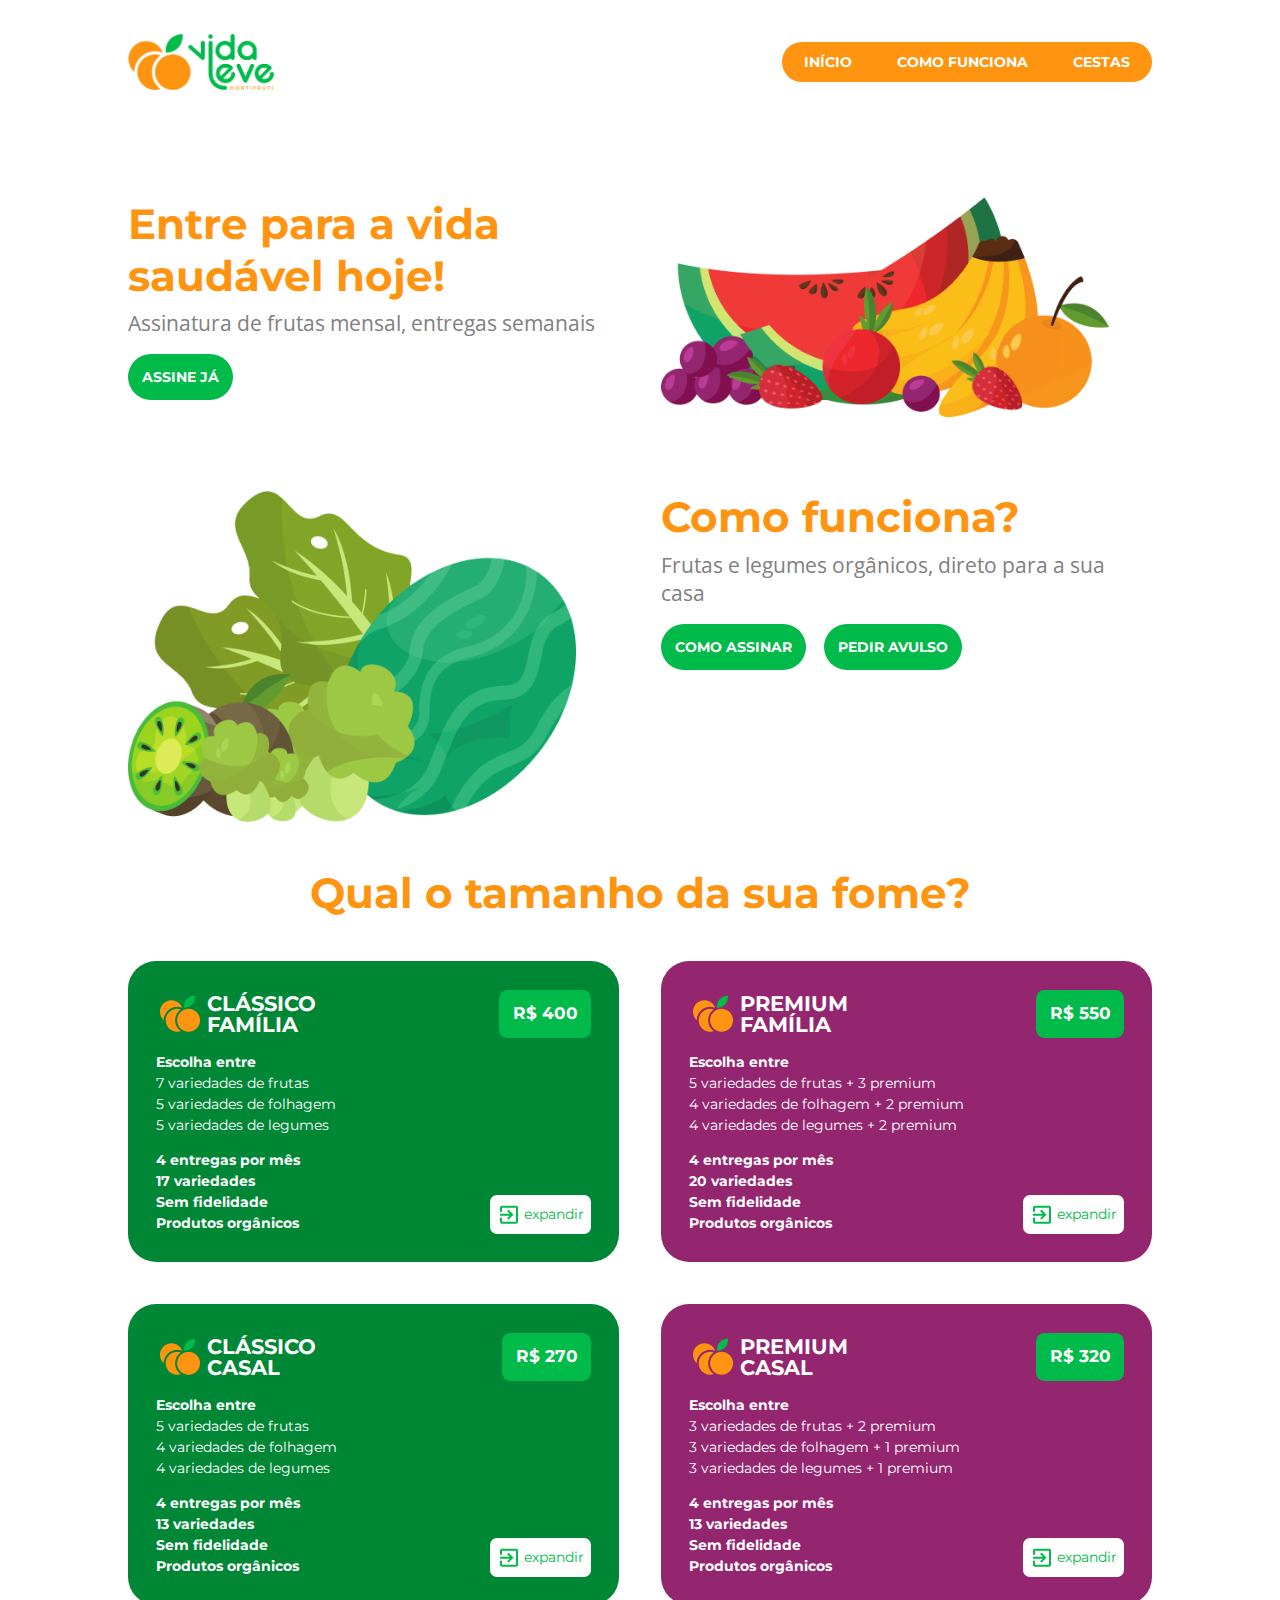
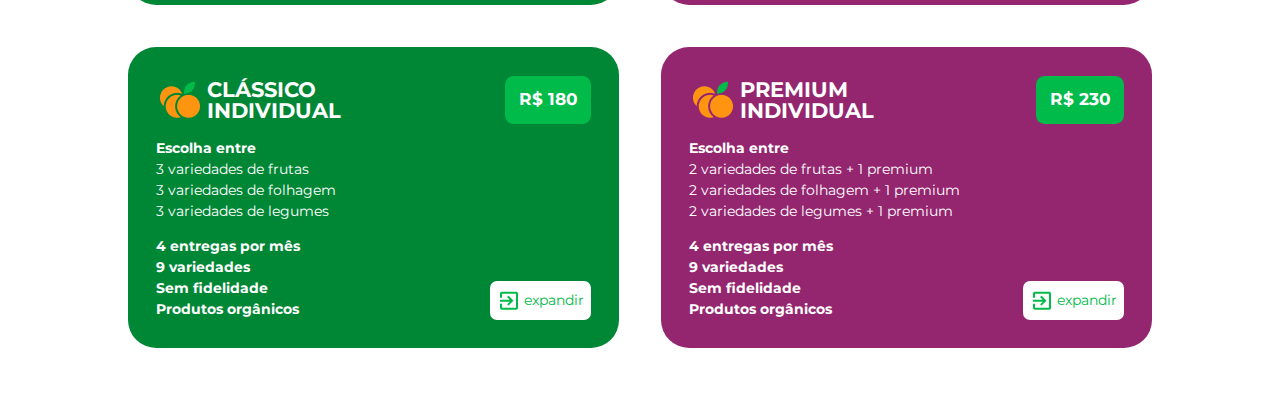
==== index.html @ a64ff200 "Cards" ====
<!DOCTYPE html>
<html lang="pt-br">
  <head>
    <meta charset="UTF-8" />
    <meta http-equiv="X-UA-Compatible" content="IE=edge" />
    <meta name="viewport" content="width=device-width, initial-scale=1.0" />
    <title>Vida Leve Hortifruti</title>

    <link rel="stylesheet" href="./styles.css" />
    <link rel="preconnect" href="https://fonts.gstatic.com" />
    <link
      href="https://fonts.googleapis.com/css2?family=Montserrat:wght@400;700&family=Open+Sans&display=swap"
      rel="stylesheet"
    />
  </head>
  <body>
    <header>
      <img src="./img/logo.png" alt="logo" class="logo" />
      <nav>
        <ul>
          <li><a href="#">INÍCIO</a></li>
          <li><a href="#">COMO FUNCIONA</a></li>
          <li><a href="#">CESTAS</a></li>
        </ul>
      </nav>
    </header>
    <section class="container id="inicio">
      <div class="grid-double">
        <div class="cta">
          <h1>Entre para a vida saudável hoje!</h1>
          <p>Assinatura de frutas mensal, entregas semanais</p>
          <a href="#">ASSINE JÁ</a>
        </div>
        <img class="imgcta" src="img/cta1.png" alt="Frutas" />
      </div>
    </section>
    <section class="container id="comofunciona">
      <div class="grid-double">
        <img class="imgcta" src="img/cta2.png" alt="Frutas" />
        <div class="cta">
          <h1>Como funciona?</h1>
          <p>Frutas e legumes orgânicos, direto para a sua casa</p>
          <a href="#">COMO ASSINAR</a>
          <a href="#">PEDIR AVULSO</a>
        </div>
      </div>
    </section>
    <section class="container id="pacotes">
      <h1 style="text-align: center; margin-bottom: 0.5em;">Qual o tamanho da sua fome?</h1>
      <div class="grid-double" style="margin-top: 0">
        <div class="card-classic color-primary-dark">
          <div class="card-header">
            <div class="plan-name">
              <img src="./img/minilogo.png" alt="mini logo">
              <h2>
               CLÁSSICO<br>FAMÍLIA
              </h2>
            </div>
            <span>
              R$ 400
            </span>
          </div>
          <ul>
            <strong>Escolha entre</strong>
            <li>7 variedades de frutas</li>
            <li>5 variedades de folhagem</li>
            <li>5 variedades de legumes</li>
          </ul>
          <div class="card-footer">
            <ul>
              <li><strong>4 entregas por mês</strong></li>
              <li><strong>17 variedades</strong></li>
              <li><strong>Sem fidelidade</strong></li>
              <li><strong>Produtos orgânicos</strong></li>
            </ul>
            <div class="expand-btn">
              <img src="./img/exit.png" alt="abrir modal">
              <a href="#">expandir</a>
            </div>
          </div>
        </div>
        <div class="card-classic color-tertiary">
          <div class="card-header">
            <div class="plan-name">
              <img src="./img/minilogo.png" alt="mini logo">
              <h2>
               PREMIUM<br>FAMÍLIA
              </h2>
            </div>
            <span>
              R$ 550
            </span>
          </div>
          <ul>
            <strong>Escolha entre</strong>
            <li>5 variedades de frutas + 3 premium</li>
            <li>4 variedades de folhagem + 2 premium</li>
            <li>4 variedades de legumes + 2 premium</li>
          </ul>
          <div class="card-footer">
            <ul>
              <li><strong>4 entregas por mês</strong></li>
              <li><strong>20 variedades</strong></li>
              <li><strong>Sem fidelidade</strong></li>
              <li><strong>Produtos orgânicos</strong></li>
            </ul>
            <div class="expand-btn">
              <img src="./img/exit.png" alt="abrir modal">
              <a href="#">expandir</a>
            </div>
          </div>
        </div>
        <div class="card-classic color-primary-dark">
          <div class="card-header">
            <div class="plan-name">
              <img src="./img/minilogo.png" alt="mini logo">
              <h2>
               CLÁSSICO<br>CASAL
              </h2>
            </div>
            <span>
              R$ 270
            </span>
          </div>
          <ul>
            <strong>Escolha entre</strong>
            <li>5 variedades de frutas</li>
            <li>4 variedades de folhagem</li>
            <li>4 variedades de legumes</li>
          </ul>
          <div class="card-footer">
            <ul>
              <li><strong>4 entregas por mês</strong></li>
              <li><strong>13 variedades</strong></li>
              <li><strong>Sem fidelidade</strong></li>
              <li><strong>Produtos orgânicos</strong></li>
            </ul>
            <div class="expand-btn">
              <img src="./img/exit.png" alt="abrir modal">
              <a href="#">expandir</a>
            </div>
          </div>
        </div>
        <div class="card-classic color-tertiary">
          <div class="card-header">
            <div class="plan-name">
              <img src="./img/minilogo.png" alt="mini logo">
              <h2>
               PREMIUM<br>CASAL
              </h2>
            </div>
            <span>
              R$ 320
            </span>
          </div>
          <ul>
            <strong>Escolha entre</strong>
            <li>3 variedades de frutas + 2 premium</li>
            <li>3 variedades de folhagem + 1 premium</li>
            <li>3 variedades de legumes + 1 premium</li>
          </ul>
          <div class="card-footer">
            <ul>
              <li><strong>4 entregas por mês</strong></li>
              <li><strong>13 variedades</strong></li>
              <li><strong>Sem fidelidade</strong></li>
              <li><strong>Produtos orgânicos</strong></li>
            </ul>
            <div class="expand-btn">
              <img src="./img/exit.png" alt="abrir modal">
              <a href="#">expandir</a>
            </div>
          </div>
        </div>
        <div class="card-classic color-primary-dark">
          <div class="card-header">
            <div class="plan-name">
              <img src="./img/minilogo.png" alt="mini logo">
              <h2>
               CLÁSSICO<br>INDIVIDUAL
              </h2>
            </div>
            <span>
              R$ 180
            </span>
          </div>
          <ul>
            <strong>Escolha entre</strong>
            <li>3 variedades de frutas</li>
            <li>3 variedades de folhagem</li>
            <li>3 variedades de legumes</li>
          </ul>
          <div class="card-footer">
            <ul>
              <li><strong>4 entregas por mês</strong></li>
              <li><strong>9 variedades</strong></li>
              <li><strong>Sem fidelidade</strong></li>
              <li><strong>Produtos orgânicos</strong></li>
            </ul>
            <div class="expand-btn">
              <img src="./img/exit.png" alt="abrir modal">
              <a href="#">expandir</a>
            </div>
          </div>
        </div>
        <div class="card-classic color-tertiary">
          <div class="card-header">
            <div class="plan-name">
              <img src="./img/minilogo.png" alt="mini logo">
              <h2>
               PREMIUM<br>INDIVIDUAL
              </h2>
            </div>
            <span>
              R$ 230
            </span>
          </div>
          <ul>
            <strong>Escolha entre</strong>
            <li>2 variedades de frutas + 1 premium</li>
            <li>2 variedades de folhagem + 1 premium</li>
            <li>2 variedades de legumes + 1 premium</li>
          </ul>
          <div class="card-footer">
            <ul>
              <li><strong>4 entregas por mês</strong></li>
              <li><strong>9 variedades</strong></li>
              <li><strong>Sem fidelidade</strong></li>
              <li><strong>Produtos orgânicos</strong></li>
            </ul>
            <div class="expand-btn">
              <img src="./img/exit.png" alt="abrir modal">
              <a href="#">expandir</a>
            </div>
          </div>
        </div>
      </div>
    </section>
  </body>
</html>
---- styles.css ----
:root {
  --primary: #00ba4a;
  --primary-dark: #008736;
  --secondary: #ff9410;
  --secondary-dark: #ff7300;
  --tertiary: #942670;
  --tertiary-dark: #690046;
}

.color-primary-dark {
  background-color: var(--primary-dark);
}

.color-tertiary {
  background-color: var(--tertiary);
}

.container {
  max-width: 80%;
  margin: 0 auto;
}

.logo {
  height: 56px;
}

.grid-double {
  display: grid;
  grid-template-columns: 1fr 1fr;
  grid-column-gap: 3em;
  margin: 5vh auto 5vh auto;
}

body {
  font-size: 14px;
  margin: 0;
}

header {
  display: flex;
  flex-direction: row;
  justify-content: space-between;
  align-items: center;
  padding: 2em 10%;
}

nav ul {
  display: flex;
  flex-direction: row;
  justify-content: space-between;
  list-style: none;
  padding: 0;
  background-color: var(--secondary);
  border-radius: 2em;
  font-family: "Montserrat", sans-serif;
}

nav ul li {
  padding: 0.8em 0;
}
nav ul li a {
  padding: 0.8em 1.6em;
  color: white;
  font-weight: 700;
  text-align: center;
  text-decoration: none;
  font-size: 1em;
  border-radius: 2em;
}

nav ul a:hover {
  background-color: var(--secondary-dark);
}

h1 {
  font-family: Montserrat, sans-serif;
  font-weight: bold;
  font-size: 3em;
  color: var(--secondary);
}

.cta p {
  margin: -1em 0 1.5em 0;
  font-family: Open Sans, sans-serif;
  font-size: 1.5em;
  color: gray;
}
.imgcta {
  margin: 2em 0 0 0;
  width: 35vw;
  height: auto;
}

.cta a {
  background-color: var(--primary);
  color: white;
  border-radius: 2em;
  padding: 1em 1em 1em 1em;
  text-decoration: none;
  font-family: Montserrat, sans-serif;
  font-weight: bold;
  margin: 0 1em 0 0;
}

.cta a:hover {
  background-color: var(--primary-dark);
}

.card-classic {
  border-radius: 2em;
  color: white;
  padding: 2em;
  margin: 1.5em 0 1.5em 0;
  font-family: Montserrat, sans-serif;
  line-height: 1.5em;
}

.card-classic h1,
h2,
h3,
h4,
h5 {
  margin: 0;
  padding: 0;
}

.card-classic ul {
  margin: 0;
  padding: 0;
}

.card-classic li {
  list-style: none;
}

.card-classic span {
  font-weight: bold;
  background-color: var(--primary);
  padding: 0.8em;
  font-size: 1.2em;
  border-radius: 0.5em;
}

.card-header {
  margin: 0 0 1em 0;
  display: flex;
  flex-direction: row;
  align-items: center;
  justify-content: space-between;
}

.plan-name {
  display: flex;
  flex-direction: row;
  align-items: center;
  gap: 0.2em;
}

.card-footer {
  margin: 1em 0 0 0;
  display: flex;
  flex-direction: row;
  align-items: flex-end;
  justify-content: space-between;
}

.expand-btn {
  background-color: white;
  padding: 0.5em;
  border-radius: 0.5em;
  display: flex;
  align-items: center;
}

.expand-btn a {
  margin: 0 0 0 0.2em;
  font-family: Montserrat, sans-serif;
  font-size: 1em;
  color: var(--primary);
  text-decoration: none;
}
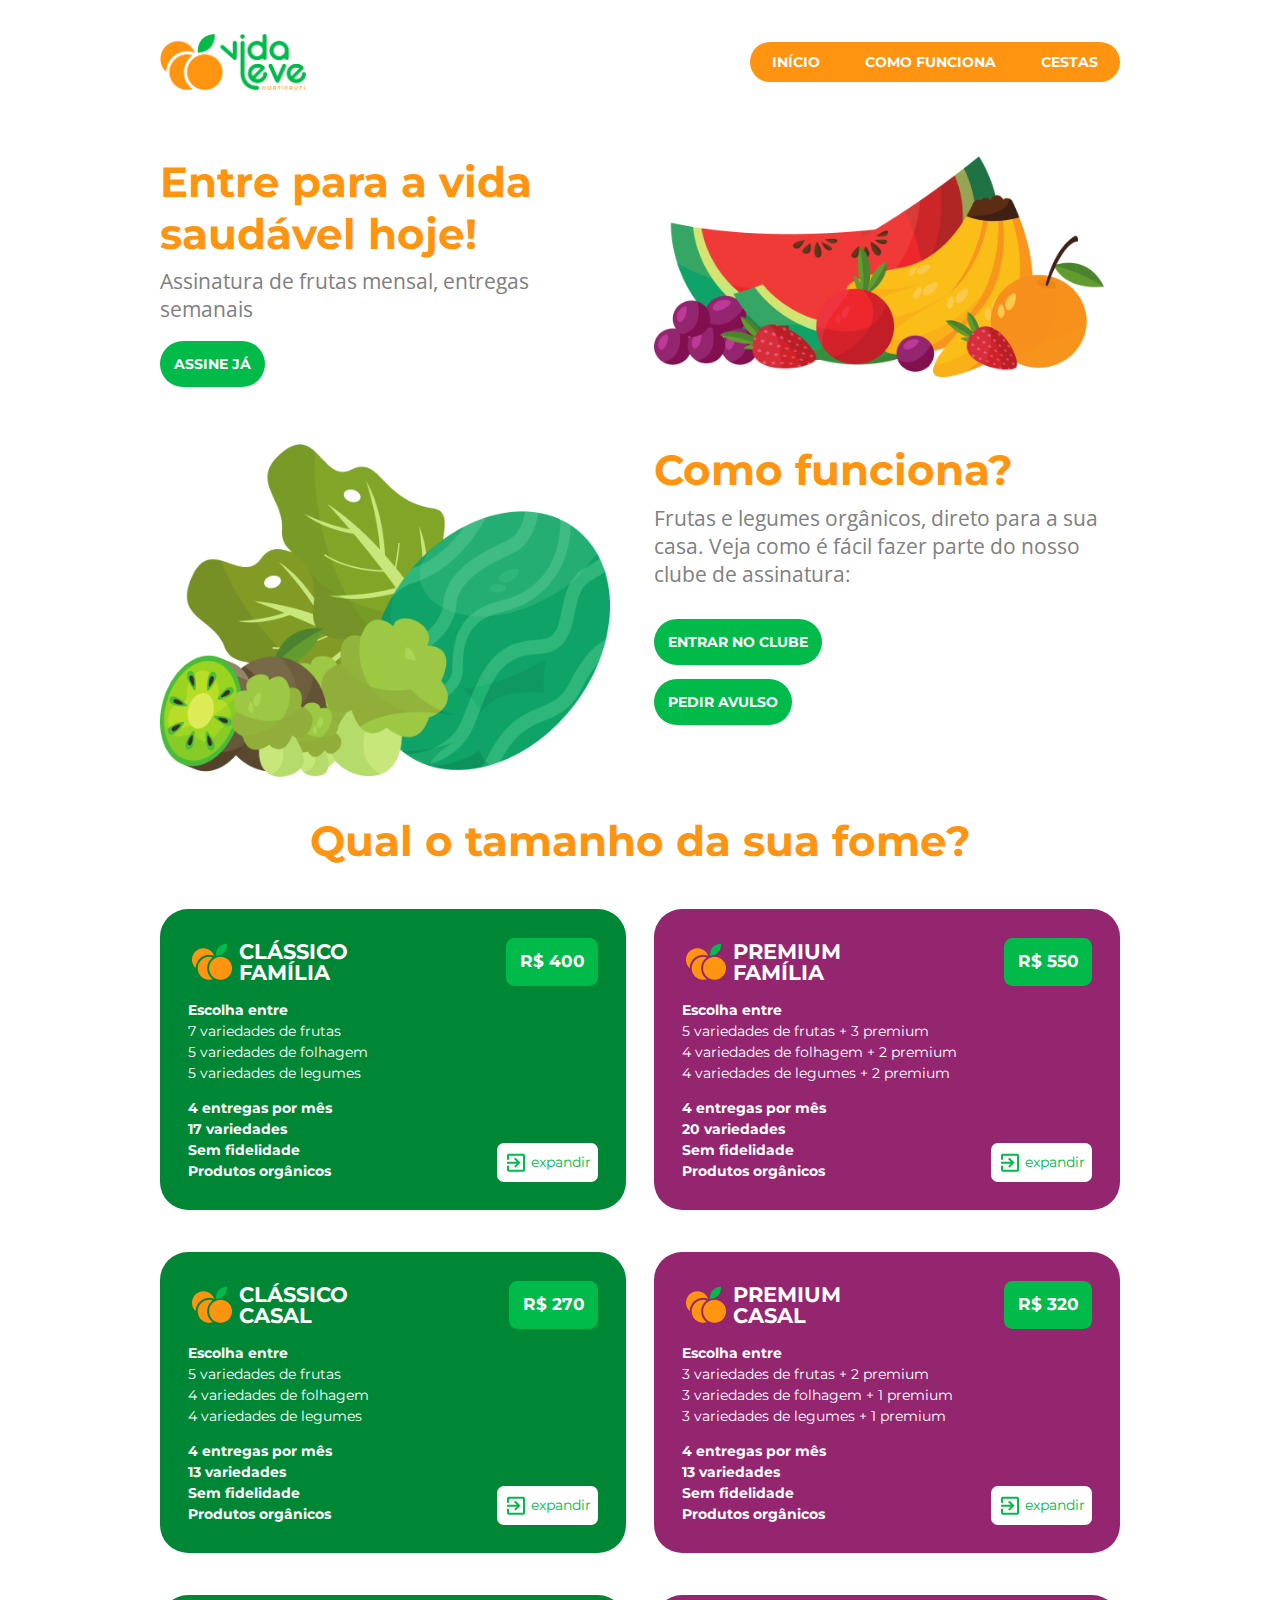
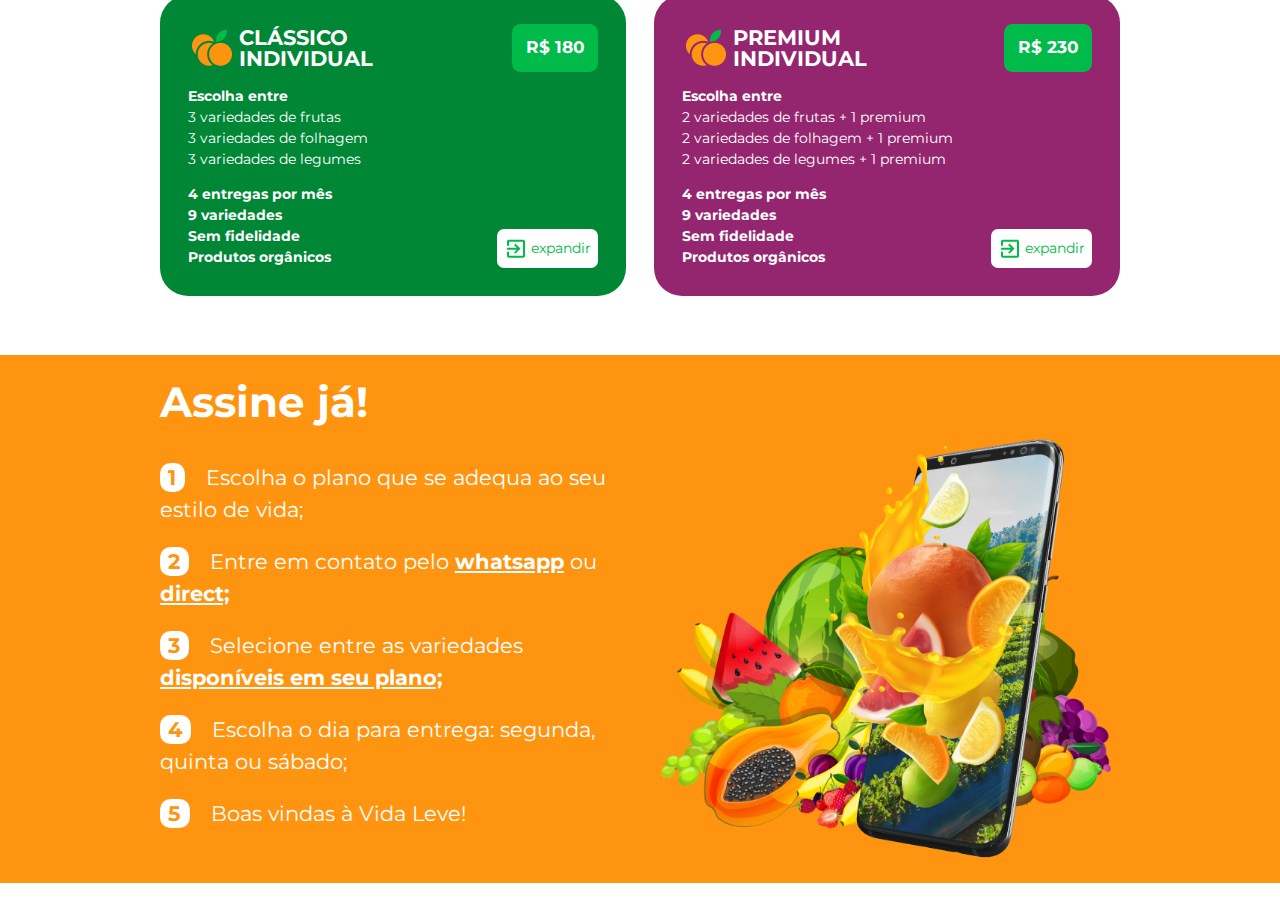
==== commit 3112cf2b: "Version 1" ====
--- a/index.html
+++ b/index.html
@@ -19,12 +19,12 @@
       <nav>
         <ul>
           <li><a href="#">INÍCIO</a></li>
-          <li><a href="#">COMO FUNCIONA</a></li>
-          <li><a href="#">CESTAS</a></li>
+          <li><a href="#comofunciona">COMO FUNCIONA</a></li>
+          <li><a href="#pacotes">CESTAS</a></li>
         </ul>
       </nav>
     </header>
-    <section class="container id="inicio">
+    <section class="container" id="inicio">
       <div class="grid-double">
         <div class="cta">
           <h1>Entre para a vida saudável hoje!</h1>
@@ -39,13 +39,15 @@
         <img class="imgcta" src="img/cta2.png" alt="Frutas" />
         <div class="cta">
           <h1>Como funciona?</h1>
-          <p>Frutas e legumes orgânicos, direto para a sua casa</p>
-          <a href="#">COMO ASSINAR</a>
-          <a href="#">PEDIR AVULSO</a>
-        </div>
-      </div>
-    </section>
-    <section class="container id="pacotes">
+          <p>Frutas e legumes orgânicos, direto para a sua casa. Veja como é fácil fazer parte do nosso clube de assinatura:</p>
+          <div style="display: flex; gap: 1em; flex-direction: column; align-items: flex-start;">
+            <a href="#clube">ENTRAR NO CLUBE</a>
+            <a href="https://vidalevehortifruti.cestas.net.br/">PEDIR AVULSO</a>
+          </div>
+        </div>
+      </div>
+    </section>
+    <section class="container" id="pacotes">
       <h1 style="text-align: center; margin-bottom: 0.5em;">Qual o tamanho da sua fome?</h1>
       <div class="grid-double" style="margin-top: 0">
         <div class="card-classic color-primary-dark">
@@ -236,5 +238,22 @@
         </div>
       </div>
     </section>
+    <section id="clube">
+      <div class="container">
+        <div class="grid-double">
+          <div>
+            <h1>Assine já!</h1>
+            <ol>
+              <li>Escolha o plano que se adequa ao seu estilo de vida;</li>
+              <li>Entre em contato pelo <a href="https://wa.me/5585981095717">whatsapp</a> ou <a href="https://www.instagram.com/vidaleve.hortifruti/">direct;</a></li>
+              <li>Selecione entre as variedades  <a href="#pacotes">disponíveis em seu plano;</a></li>
+              <li>Escolha o dia para entrega: segunda, quinta ou sábado;</li>
+              <li>Boas vindas à Vida Leve!</li>
+            </ol>
+          </div>
+          <img class="imgcta" src="./img/cta3.png" alt="cellphone">
+        </div>
+      </div>
+    </section>
   </body>
 </html>
--- a/styles.css
+++ b/styles.css
@@ -16,7 +16,8 @@
 }
 
 .container {
-  max-width: 80%;
+  max-width: 960px;
+  width: 80%;
   margin: 0 auto;
 }
 
@@ -27,8 +28,8 @@
 .grid-double {
   display: grid;
   grid-template-columns: 1fr 1fr;
-  grid-column-gap: 3em;
-  margin: 5vh auto 5vh auto;
+  grid-column-gap: 2em;
+  margin: 3vw 0;
 }
 
 body {
@@ -42,6 +43,16 @@
   justify-content: space-between;
   align-items: center;
   padding: 2em 10%;
+  z-index: 100;
+  position: fixed;
+  overflow: hidden;
+  top: 0;
+  left: 0;
+  right: 0;
+  background-color: white;
+  width: 80%;
+  margin: 0 auto;
+  max-width: 960px;
 }
 
 nav ul {
@@ -70,6 +81,10 @@
 
 nav ul a:hover {
   background-color: var(--secondary-dark);
+}
+
+#inicio {
+  margin-top: 10vw;
 }
 
 h1 {
@@ -87,7 +102,7 @@
 }
 .imgcta {
   margin: 2em 0 0 0;
-  width: 35vw;
+  max-width: 450px;
   height: auto;
 }
 
@@ -99,7 +114,6 @@
   text-decoration: none;
   font-family: Montserrat, sans-serif;
   font-weight: bold;
-  margin: 0 1em 0 0;
 }
 
 .cta a:hover {
@@ -179,3 +193,47 @@
   color: var(--primary);
   text-decoration: none;
 }
+
+#clube {
+  background-color: var(--secondary);
+  font-family: Montserrat, sans-serif;
+  font-size: 1.5em;
+  color: white;
+  /* padding: 1em 0 1em 0; */
+}
+
+#clube h1 {
+  margin: 0.5em 0 0.8em 0;
+  padding: 0;
+  font-family: Montserrat, sans-serif;
+  font-size: 2em;
+  color: white;
+}
+
+#clube ol {
+  list-style-type: none;
+  padding: 0;
+}
+
+#clube li {
+  line-height: 1.5em;
+  margin: 0 0 1em 0;
+  counter-increment: step-counter;
+}
+
+#clube li::before {
+  content: counter(step-counter);
+  font-family: Montserrat, sans-serif;
+  margin-right: 1em;
+  font-size: 1em;
+  background-color: white;
+  color: var(--secondary);
+  font-weight: bold;
+  padding: 0.1em 0.4em;
+  border-radius: 0.5em;
+}
+
+#clube a {
+  color: white;
+  font-weight: bold;
+}
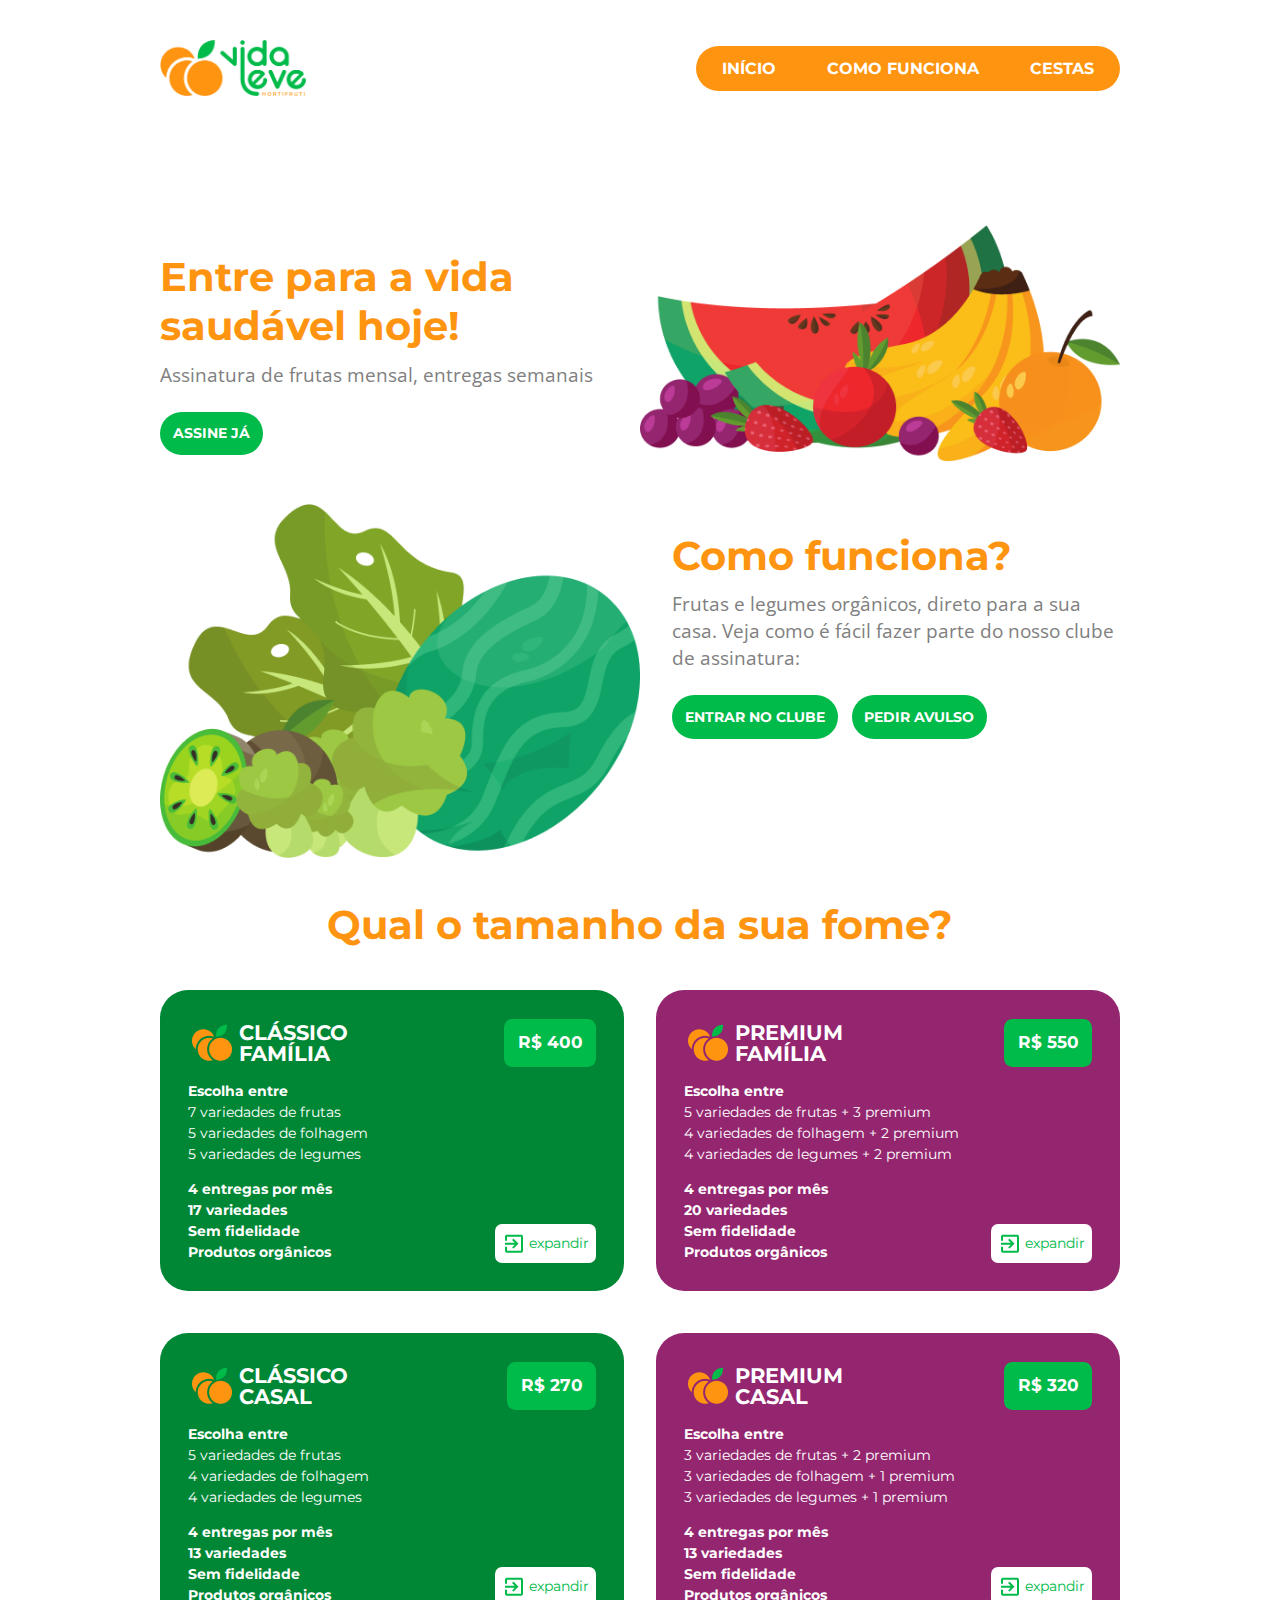
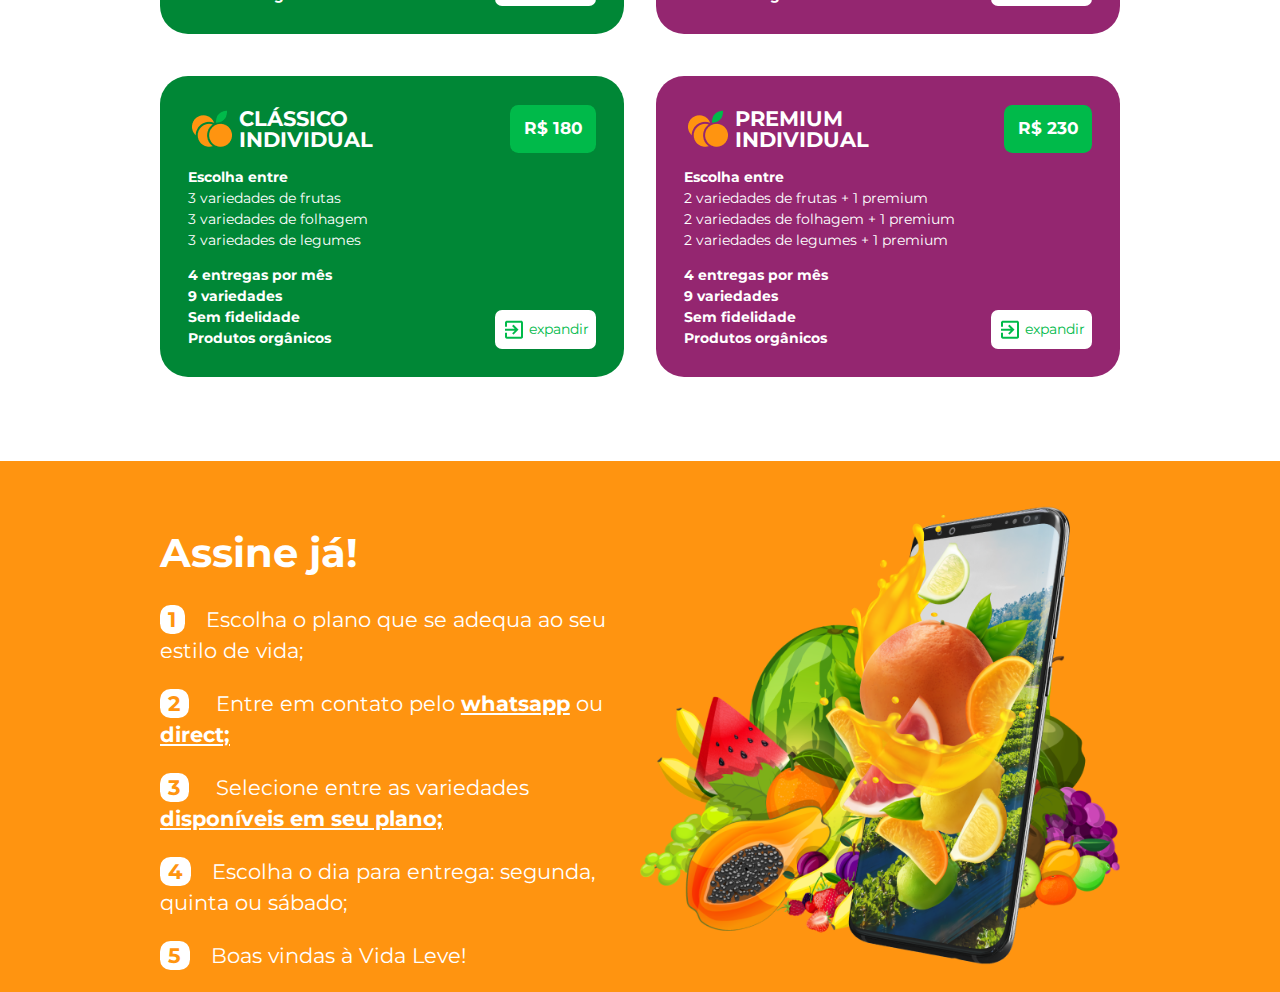
==== commit 395eba10: "Version 2" ====
--- a/index.html
+++ b/index.html
@@ -24,23 +24,28 @@
         </ul>
       </nav>
     </header>
-    <section class="container" id="inicio">
-      <div class="grid-double">
+    <section class="container inicio" id="inicio">
+      <div class="split">
         <div class="cta">
           <h1>Entre para a vida saudável hoje!</h1>
           <p>Assinatura de frutas mensal, entregas semanais</p>
-          <a href="#">ASSINE JÁ</a>
+          <div class="btn-ctnr">
+            <a href="#clube">ASSINE JÁ</a>
+          </div>
         </div>
         <img class="imgcta" src="img/cta1.png" alt="Frutas" />
       </div>
     </section>
-    <section class="container id="comofunciona">
-      <div class="grid-double">
+    <section class="container" id="comofunciona">
+      <div class="split">
         <img class="imgcta" src="img/cta2.png" alt="Frutas" />
         <div class="cta">
           <h1>Como funciona?</h1>
-          <p>Frutas e legumes orgânicos, direto para a sua casa. Veja como é fácil fazer parte do nosso clube de assinatura:</p>
-          <div style="display: flex; gap: 1em; flex-direction: column; align-items: flex-start;">
+          <p>
+            Frutas e legumes orgânicos, direto para a sua casa. Veja como é
+            fácil fazer parte do nosso clube de assinatura:
+          </p>
+          <div class="btn-ctnr">
             <a href="#clube">ENTRAR NO CLUBE</a>
             <a href="https://vidalevehortifruti.cestas.net.br/">PEDIR AVULSO</a>
           </div>
@@ -48,19 +53,17 @@
       </div>
     </section>
     <section class="container" id="pacotes">
-      <h1 style="text-align: center; margin-bottom: 0.5em;">Qual o tamanho da sua fome?</h1>
-      <div class="grid-double" style="margin-top: 0">
+      <h1 style="text-align: center; margin-bottom: 0.5em">
+        Qual o tamanho da sua fome?
+      </h1>
+      <div class="split" style="margin-top: 0">
         <div class="card-classic color-primary-dark">
           <div class="card-header">
             <div class="plan-name">
-              <img src="./img/minilogo.png" alt="mini logo">
-              <h2>
-               CLÁSSICO<br>FAMÍLIA
-              </h2>
-            </div>
-            <span>
-              R$ 400
-            </span>
+              <img src="./img/minilogo.png" alt="mini logo" />
+              <h2>CLÁSSICO<br />FAMÍLIA</h2>
+            </div>
+            <span> R$ 400 </span>
           </div>
           <ul>
             <strong>Escolha entre</strong>
@@ -76,22 +79,18 @@
               <li><strong>Produtos orgânicos</strong></li>
             </ul>
             <div class="expand-btn">
-              <img src="./img/exit.png" alt="abrir modal">
-              <a href="#">expandir</a>
+              <img src="./img/exit.png" alt="abrir modal" />
+              <a href="./planos/familia.html">expandir</a>
             </div>
           </div>
         </div>
         <div class="card-classic color-tertiary">
           <div class="card-header">
             <div class="plan-name">
-              <img src="./img/minilogo.png" alt="mini logo">
-              <h2>
-               PREMIUM<br>FAMÍLIA
-              </h2>
-            </div>
-            <span>
-              R$ 550
-            </span>
+              <img src="./img/minilogo.png" alt="mini logo" />
+              <h2>PREMIUM<br />FAMÍLIA</h2>
+            </div>
+            <span> R$ 550 </span>
           </div>
           <ul>
             <strong>Escolha entre</strong>
@@ -107,22 +106,20 @@
               <li><strong>Produtos orgânicos</strong></li>
             </ul>
             <div class="expand-btn">
-              <img src="./img/exit.png" alt="abrir modal">
-              <a href="#">expandir</a>
-            </div>
-          </div>
-        </div>
+              <img src="./img/exit.png" alt="abrir modal" />
+              <a href="./planos/familia.html">expandir</a>
+            </div>
+          </div>
+        </div>
+      </div>
+      <div class="split" style="margin-top: 0">
         <div class="card-classic color-primary-dark">
           <div class="card-header">
             <div class="plan-name">
-              <img src="./img/minilogo.png" alt="mini logo">
-              <h2>
-               CLÁSSICO<br>CASAL
-              </h2>
-            </div>
-            <span>
-              R$ 270
-            </span>
+              <img src="./img/minilogo.png" alt="mini logo" />
+              <h2>CLÁSSICO<br />CASAL</h2>
+            </div>
+            <span>R$ 270</span>
           </div>
           <ul>
             <strong>Escolha entre</strong>
@@ -138,22 +135,18 @@
               <li><strong>Produtos orgânicos</strong></li>
             </ul>
             <div class="expand-btn">
-              <img src="./img/exit.png" alt="abrir modal">
-              <a href="#">expandir</a>
+              <img src="./img/exit.png" alt="abrir modal" />
+              <a href="./planos/casal.html">expandir</a>
             </div>
           </div>
         </div>
         <div class="card-classic color-tertiary">
           <div class="card-header">
             <div class="plan-name">
-              <img src="./img/minilogo.png" alt="mini logo">
-              <h2>
-               PREMIUM<br>CASAL
-              </h2>
-            </div>
-            <span>
-              R$ 320
-            </span>
+              <img src="./img/minilogo.png" alt="mini logo" />
+              <h2>PREMIUM<br />CASAL</h2>
+            </div>
+            <span> R$ 320 </span>
           </div>
           <ul>
             <strong>Escolha entre</strong>
@@ -169,22 +162,20 @@
               <li><strong>Produtos orgânicos</strong></li>
             </ul>
             <div class="expand-btn">
-              <img src="./img/exit.png" alt="abrir modal">
-              <a href="#">expandir</a>
-            </div>
-          </div>
-        </div>
+              <img src="./img/exit.png" alt="abrir modal" />
+              <a href="./planos/casal.html">expandir</a>
+            </div>
+          </div>
+        </div>
+      </div>
+      <div class="split" style="margin-top: 0">
         <div class="card-classic color-primary-dark">
           <div class="card-header">
             <div class="plan-name">
-              <img src="./img/minilogo.png" alt="mini logo">
-              <h2>
-               CLÁSSICO<br>INDIVIDUAL
-              </h2>
-            </div>
-            <span>
-              R$ 180
-            </span>
+              <img src="./img/minilogo.png" alt="mini logo" />
+              <h2>CLÁSSICO<br />INDIVIDUAL</h2>
+            </div>
+            <span> R$ 180 </span>
           </div>
           <ul>
             <strong>Escolha entre</strong>
@@ -200,22 +191,18 @@
               <li><strong>Produtos orgânicos</strong></li>
             </ul>
             <div class="expand-btn">
-              <img src="./img/exit.png" alt="abrir modal">
-              <a href="#">expandir</a>
+              <img src="./img/exit.png" alt="abrir modal" />
+              <a href="./planos/individual.html">expandir</a>
             </div>
           </div>
         </div>
         <div class="card-classic color-tertiary">
           <div class="card-header">
             <div class="plan-name">
-              <img src="./img/minilogo.png" alt="mini logo">
-              <h2>
-               PREMIUM<br>INDIVIDUAL
-              </h2>
-            </div>
-            <span>
-              R$ 230
-            </span>
+              <img src="./img/minilogo.png" alt="mini logo" />
+              <h2>PREMIUM<br />INDIVIDUAL</h2>
+            </div>
+            <span> R$ 230 </span>
           </div>
           <ul>
             <strong>Escolha entre</strong>
@@ -231,8 +218,8 @@
               <li><strong>Produtos orgânicos</strong></li>
             </ul>
             <div class="expand-btn">
-              <img src="./img/exit.png" alt="abrir modal">
-              <a href="#">expandir</a>
+              <img src="./img/exit.png" alt="abrir modal" />
+              <a href="./planos/individual.html">expandir</a>
             </div>
           </div>
         </div>
@@ -240,18 +227,27 @@
     </section>
     <section id="clube">
       <div class="container">
-        <div class="grid-double">
+        <div class="split">
           <div>
             <h1>Assine já!</h1>
             <ol>
               <li>Escolha o plano que se adequa ao seu estilo de vida;</li>
-              <li>Entre em contato pelo <a href="https://wa.me/5585981095717">whatsapp</a> ou <a href="https://www.instagram.com/vidaleve.hortifruti/">direct;</a></li>
-              <li>Selecione entre as variedades  <a href="#pacotes">disponíveis em seu plano;</a></li>
+              <li>
+                Entre em contato pelo
+                <a href="https://wa.me/5585981095717">whatsapp</a> ou
+                <a href="https://www.instagram.com/vidaleve.hortifruti/"
+                  >direct;</a
+                >
+              </li>
+              <li>
+                Selecione entre as variedades
+                <a href="#pacotes">disponíveis em seu plano;</a>
+              </li>
               <li>Escolha o dia para entrega: segunda, quinta ou sábado;</li>
               <li>Boas vindas à Vida Leve!</li>
             </ol>
           </div>
-          <img class="imgcta" src="./img/cta3.png" alt="cellphone">
+          <img class="imgcta" src="./img/cta3.png" alt="cellphone" />
         </div>
       </div>
     </section>
--- a/styles.css
+++ b/styles.css
@@ -21,15 +21,95 @@
   margin: 0 auto;
 }
 
+section {
+  margin-top: 3em !important;
+}
+
 .logo {
   height: 56px;
 }
 
-.grid-double {
-  display: grid;
-  grid-template-columns: 1fr 1fr;
-  grid-column-gap: 2em;
-  margin: 3vw 0;
+.split {
+  display: flex;
+  flex-direction: row;
+  gap: 2rem;
+}
+
+.split > * {
+  flex-basis: 100%;
+}
+
+.btn-ctnr {
+  display: flex;
+  gap: 1em;
+  flex-direction: row;
+}
+
+@media (max-width: 70em) {
+  nav {
+    display: none;
+  }
+
+  header {
+    justify-content: center !important;
+  }
+
+  .split {
+    text-align: center;
+    gap: 0;
+  }
+
+  .imgcta {
+    display: block;
+    align-self: center;
+    min-width: 15em;
+    order: -1;
+    max-width: 25em;
+  }
+
+  .btn-ctnr {
+    min-width: 12em;
+    flex-direction: column;
+    align-items: stretch;
+  }
+
+  .cta {
+    display: flex;
+    flex-direction: column;
+    align-items: center;
+  }
+
+  .split,
+  .card-classic,
+  .card-header,
+  .card-footer {
+    flex-direction: column !important;
+    align-items: stretch !important;
+    gap: 1em;
+  }
+
+  .plan-name {
+    flex-direction: column !important;
+  }
+
+  .expand-btn {
+    justify-content: center;
+  }
+
+  #clube h1 {
+    padding: 0 !important;
+    margin-top: 0;
+  }
+
+  #clube li::before {
+    display: none;
+  }
+
+  #clube li {
+    background-color: var(--secondary-dark);
+    padding: 1em;
+    border-radius: 1em;
+  }
 }
 
 body {
@@ -42,7 +122,7 @@
   flex-direction: row;
   justify-content: space-between;
   align-items: center;
-  padding: 2em 10%;
+  padding: 2rem 10%;
   z-index: 100;
   position: fixed;
   overflow: hidden;
@@ -62,58 +142,59 @@
   list-style: none;
   padding: 0;
   background-color: var(--secondary);
-  border-radius: 2em;
+  border-radius: 2rem;
   font-family: "Montserrat", sans-serif;
 }
 
 nav ul li {
-  padding: 0.8em 0;
-}
+  padding: 0.8rem 0;
+}
+
 nav ul li a {
-  padding: 0.8em 1.6em;
+  padding: 0.8rem 1.6rem;
   color: white;
   font-weight: 700;
   text-align: center;
   text-decoration: none;
-  font-size: 1em;
-  border-radius: 2em;
+  font-size: 1rem;
+  border-radius: 2rem;
 }
 
 nav ul a:hover {
   background-color: var(--secondary-dark);
 }
 
-#inicio {
-  margin-top: 10vw;
+.inicio {
+  margin-top: 25vh !important;
 }
 
 h1 {
   font-family: Montserrat, sans-serif;
   font-weight: bold;
-  font-size: 3em;
+  font-size: 2.5rem;
   color: var(--secondary);
 }
 
 .cta p {
-  margin: -1em 0 1.5em 0;
+  margin: -1rem 0 1.5rem 0;
   font-family: Open Sans, sans-serif;
-  font-size: 1.5em;
+  font-size: 1.2rem;
   color: gray;
 }
 .imgcta {
-  margin: 2em 0 0 0;
-  max-width: 450px;
   height: auto;
+  width: 50%;
 }
 
 .cta a {
   background-color: var(--primary);
   color: white;
-  border-radius: 2em;
-  padding: 1em 1em 1em 1em;
+  border-radius: 2rem;
+  padding: 0.8rem;
   text-decoration: none;
   font-family: Montserrat, sans-serif;
   font-weight: bold;
+  /* width: 50%; */
 }
 
 .cta a:hover {
@@ -203,10 +284,9 @@
 }
 
 #clube h1 {
-  margin: 0.5em 0 0.8em 0;
-  padding: 0;
-  font-family: Montserrat, sans-serif;
-  font-size: 2em;
+  padding: 1em 0 0 0;
+  font-family: Montserrat, sans-serif;
+  font-size: 2.5rem;
   color: white;
 }
 
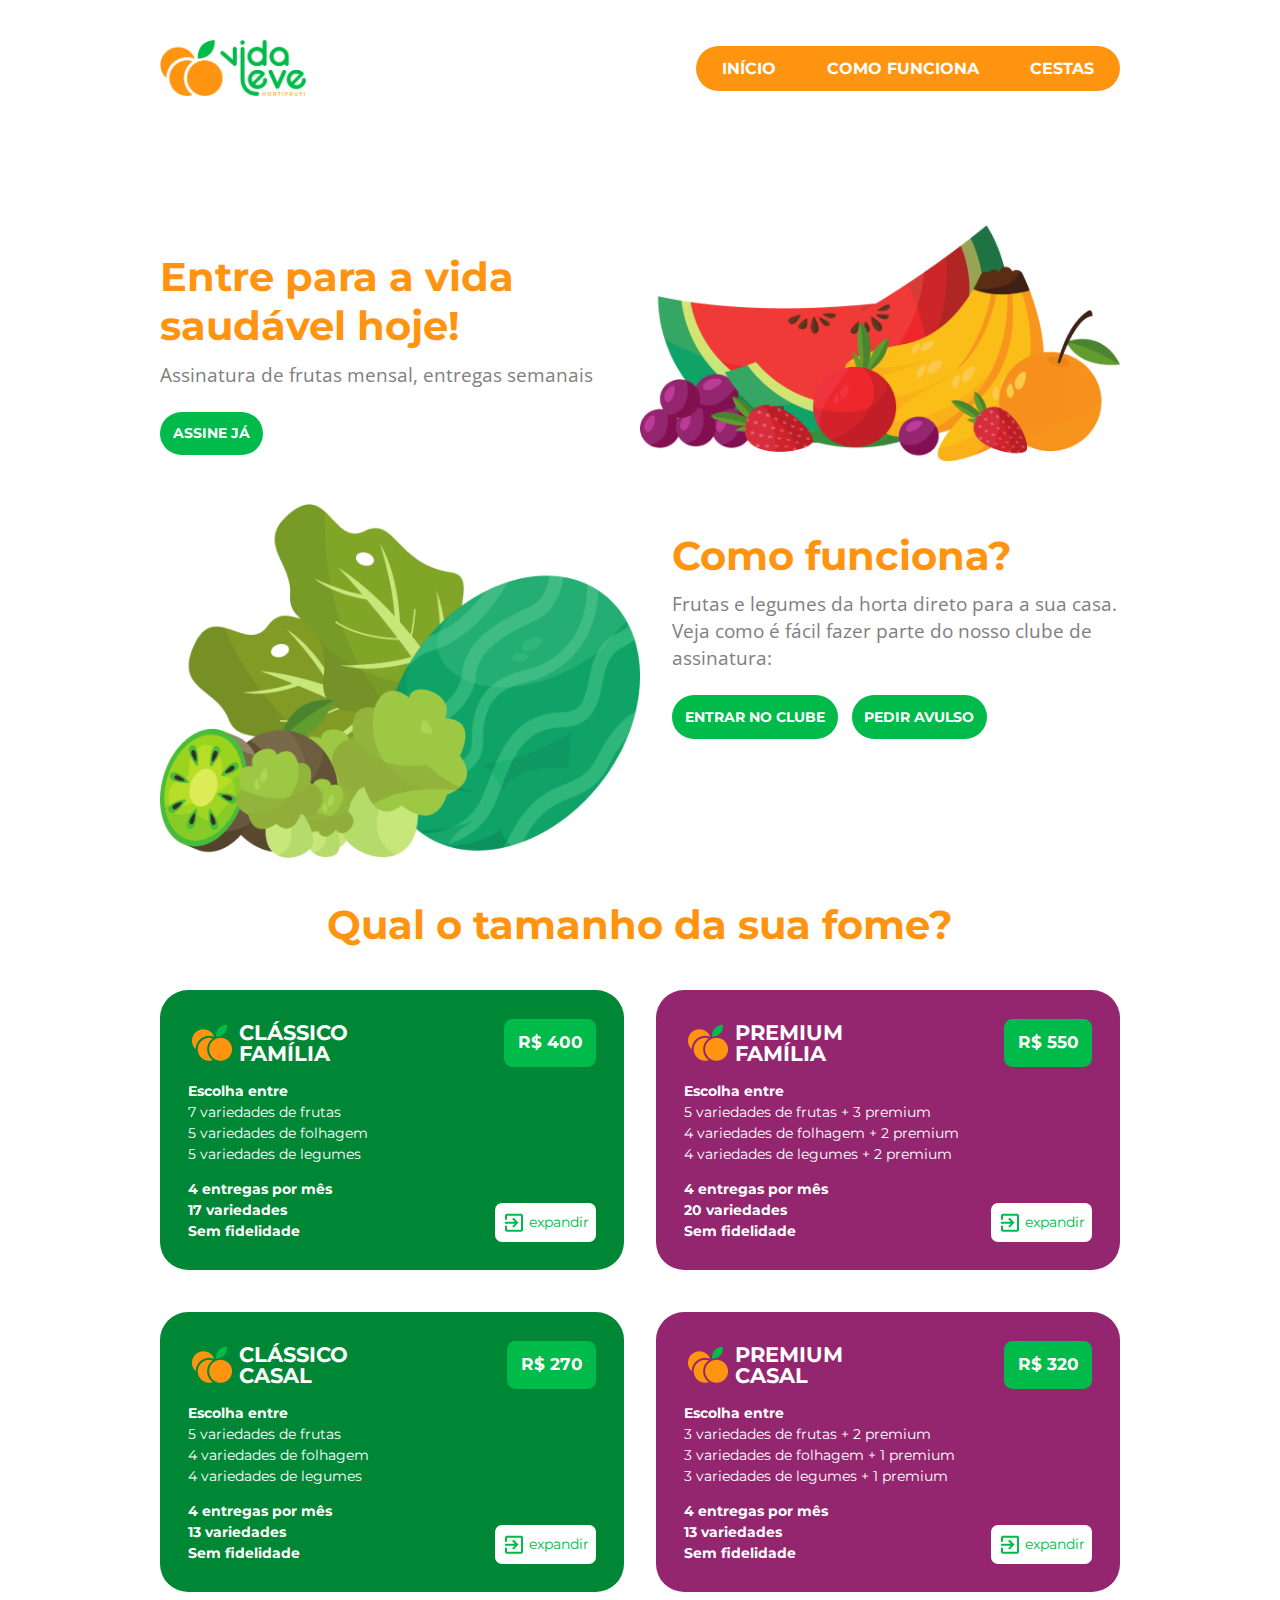
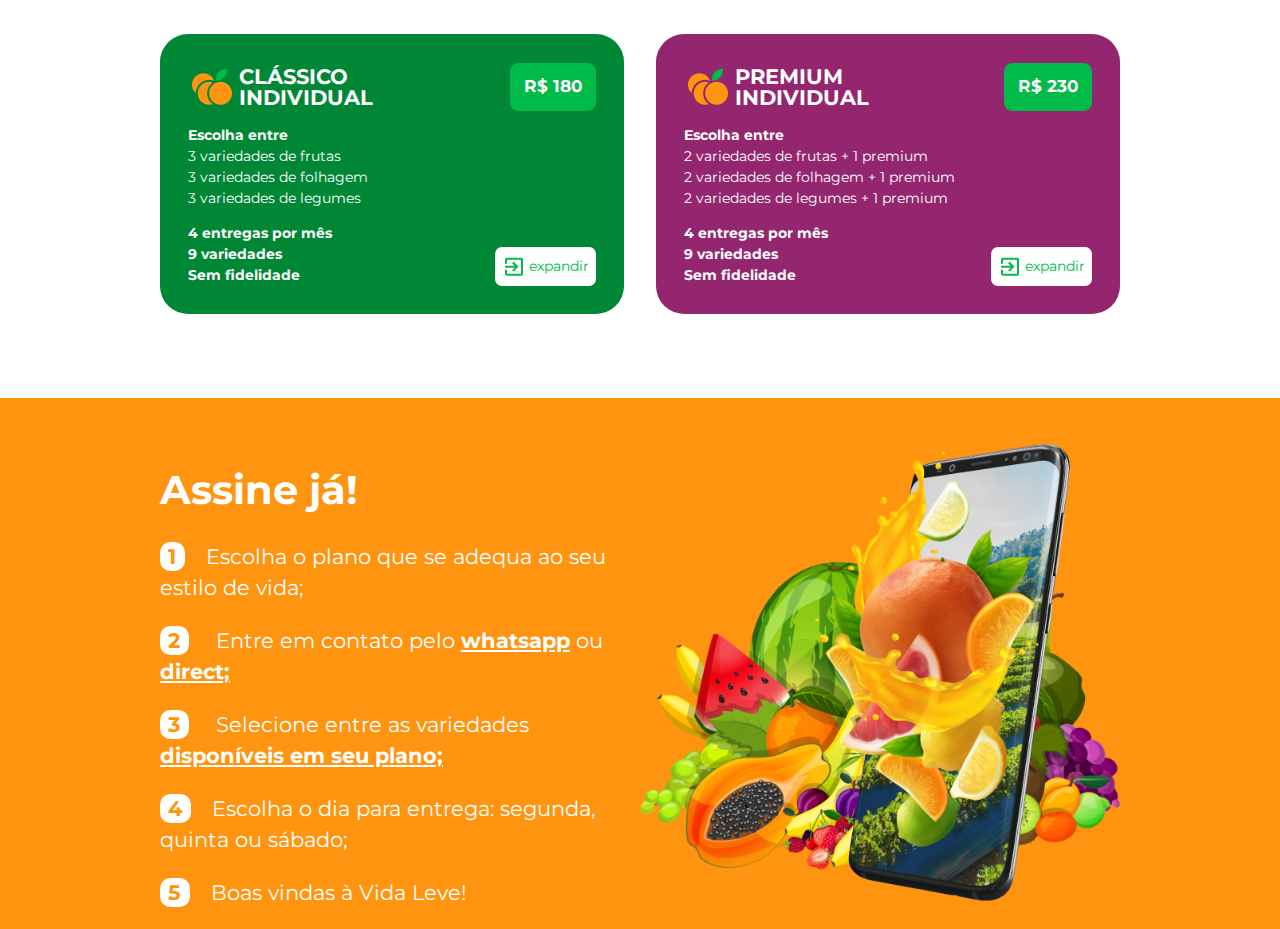
==== commit 22e3835d: "Alterações" ====
--- a/index.html
+++ b/index.html
@@ -42,8 +42,8 @@
         <div class="cta">
           <h1>Como funciona?</h1>
           <p>
-            Frutas e legumes orgânicos, direto para a sua casa. Veja como é
-            fácil fazer parte do nosso clube de assinatura:
+            Frutas e legumes da horta direto para a sua casa. Veja como é fácil
+            fazer parte do nosso clube de assinatura:
           </p>
           <div class="btn-ctnr">
             <a href="#clube">ENTRAR NO CLUBE</a>
@@ -76,7 +76,6 @@
               <li><strong>4 entregas por mês</strong></li>
               <li><strong>17 variedades</strong></li>
               <li><strong>Sem fidelidade</strong></li>
-              <li><strong>Produtos orgânicos</strong></li>
             </ul>
             <div class="expand-btn">
               <img src="./img/exit.png" alt="abrir modal" />
@@ -103,7 +102,6 @@
               <li><strong>4 entregas por mês</strong></li>
               <li><strong>20 variedades</strong></li>
               <li><strong>Sem fidelidade</strong></li>
-              <li><strong>Produtos orgânicos</strong></li>
             </ul>
             <div class="expand-btn">
               <img src="./img/exit.png" alt="abrir modal" />
@@ -132,7 +130,6 @@
               <li><strong>4 entregas por mês</strong></li>
               <li><strong>13 variedades</strong></li>
               <li><strong>Sem fidelidade</strong></li>
-              <li><strong>Produtos orgânicos</strong></li>
             </ul>
             <div class="expand-btn">
               <img src="./img/exit.png" alt="abrir modal" />
@@ -159,7 +156,6 @@
               <li><strong>4 entregas por mês</strong></li>
               <li><strong>13 variedades</strong></li>
               <li><strong>Sem fidelidade</strong></li>
-              <li><strong>Produtos orgânicos</strong></li>
             </ul>
             <div class="expand-btn">
               <img src="./img/exit.png" alt="abrir modal" />
@@ -188,7 +184,6 @@
               <li><strong>4 entregas por mês</strong></li>
               <li><strong>9 variedades</strong></li>
               <li><strong>Sem fidelidade</strong></li>
-              <li><strong>Produtos orgânicos</strong></li>
             </ul>
             <div class="expand-btn">
               <img src="./img/exit.png" alt="abrir modal" />
@@ -215,7 +210,6 @@
               <li><strong>4 entregas por mês</strong></li>
               <li><strong>9 variedades</strong></li>
               <li><strong>Sem fidelidade</strong></li>
-              <li><strong>Produtos orgânicos</strong></li>
             </ul>
             <div class="expand-btn">
               <img src="./img/exit.png" alt="abrir modal" />
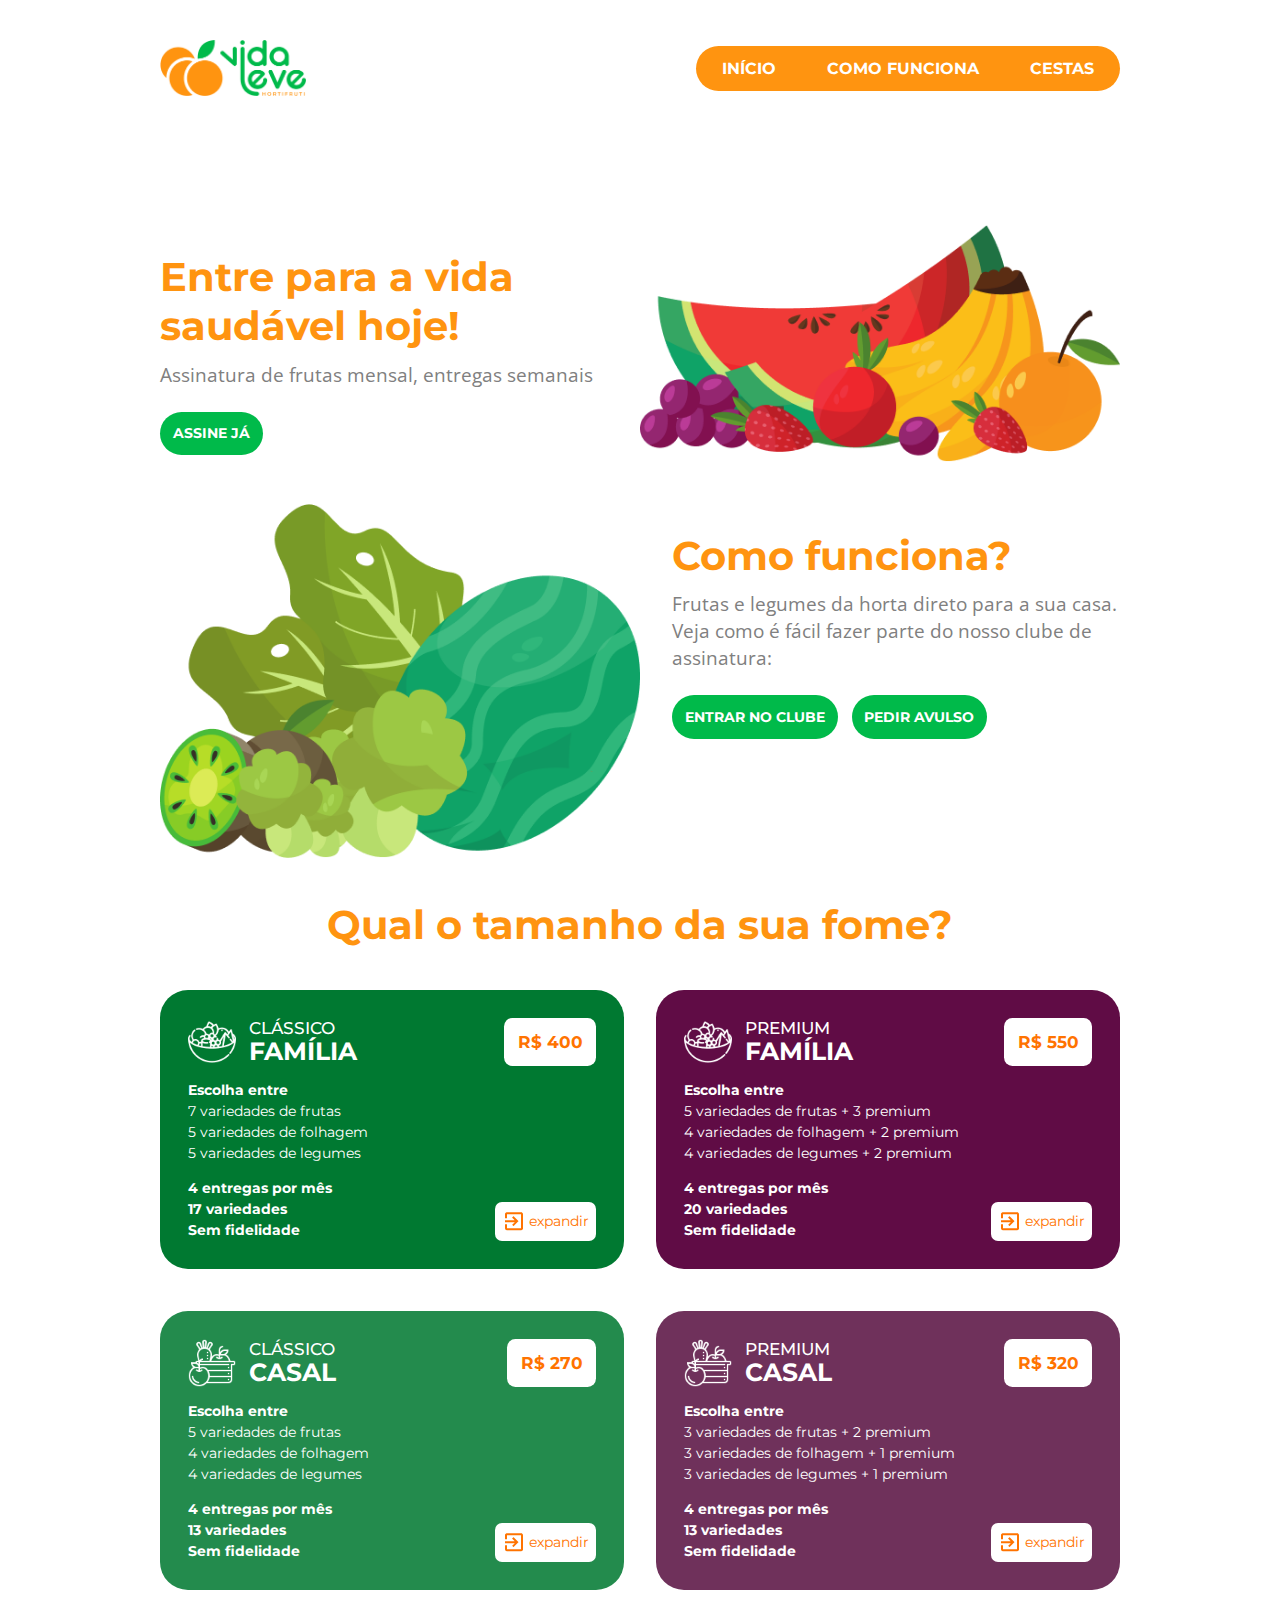
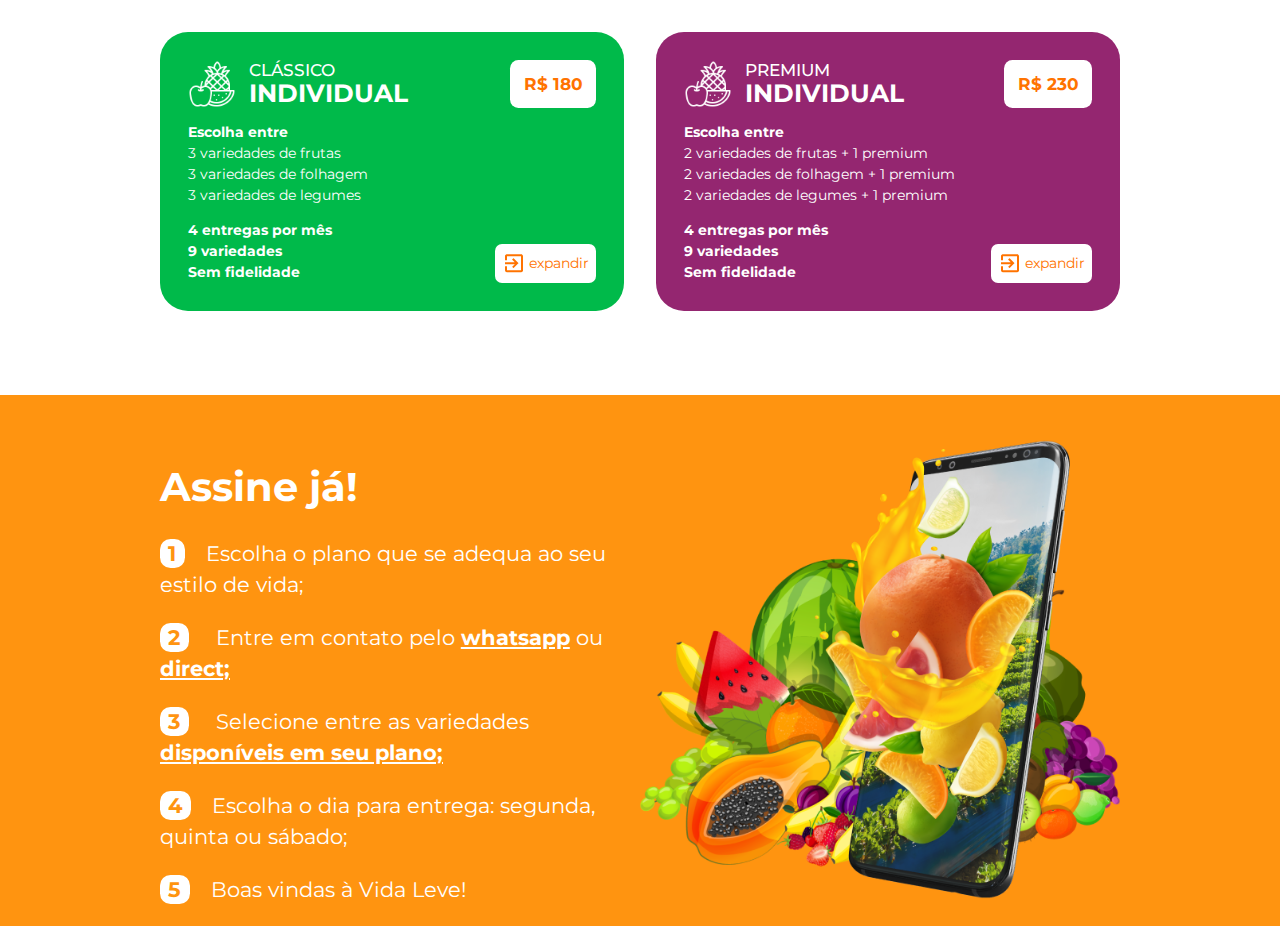
==== commit dedd965c: "Colors gradient and new plans" ====
--- a/index.html
+++ b/index.html
@@ -60,8 +60,8 @@
         <div class="card-classic color-primary-dark">
           <div class="card-header">
             <div class="plan-name">
-              <img src="./img/minilogo.png" alt="mini logo" />
-              <h2>CLÁSSICO<br />FAMÍLIA</h2>
+              <img class="plan-logo" src="./img/familia.png" />
+              <h2>CLÁSSICO<br /><strong>FAMÍLIA</strong></h2>
             </div>
             <span> R$ 400 </span>
           </div>
@@ -79,15 +79,15 @@
             </ul>
             <div class="expand-btn">
               <img src="./img/exit.png" alt="abrir modal" />
-              <a href="./planos/familia.html">expandir</a>
-            </div>
-          </div>
-        </div>
-        <div class="card-classic color-tertiary">
-          <div class="card-header">
-            <div class="plan-name">
-              <img src="./img/minilogo.png" alt="mini logo" />
-              <h2>PREMIUM<br />FAMÍLIA</h2>
+              <a href="./planos/familia-classico.html">expandir</a>
+            </div>
+          </div>
+        </div>
+        <div class="card-classic color-tertiary-dark">
+          <div class="card-header">
+            <div class="plan-name">
+              <img class="plan-logo" src="./img/familia.png" />
+              <h2>PREMIUM<br /><strong>FAMÍLIA</strong></h2>
             </div>
             <span> R$ 550 </span>
           </div>
@@ -105,17 +105,17 @@
             </ul>
             <div class="expand-btn">
               <img src="./img/exit.png" alt="abrir modal" />
-              <a href="./planos/familia.html">expandir</a>
+              <a href="./planos/familia-premium.html">expandir</a>
             </div>
           </div>
         </div>
       </div>
       <div class="split" style="margin-top: 0">
-        <div class="card-classic color-primary-dark">
-          <div class="card-header">
-            <div class="plan-name">
-              <img src="./img/minilogo.png" alt="mini logo" />
-              <h2>CLÁSSICO<br />CASAL</h2>
+        <div class="card-classic color-primary-semi">
+          <div class="card-header">
+            <div class="plan-name">
+              <img class="plan-logo" src="./img/casal.png" />
+              <h2>CLÁSSICO<br /><strong>CASAL</strong></h2>
             </div>
             <span>R$ 270</span>
           </div>
@@ -133,15 +133,15 @@
             </ul>
             <div class="expand-btn">
               <img src="./img/exit.png" alt="abrir modal" />
-              <a href="./planos/casal.html">expandir</a>
-            </div>
-          </div>
-        </div>
-        <div class="card-classic color-tertiary">
-          <div class="card-header">
-            <div class="plan-name">
-              <img src="./img/minilogo.png" alt="mini logo" />
-              <h2>PREMIUM<br />CASAL</h2>
+              <a href="./planos/casal-classico.html">expandir</a>
+            </div>
+          </div>
+        </div>
+        <div class="card-classic color-tertiary-semi">
+          <div class="card-header">
+            <div class="plan-name">
+              <img class="plan-logo" src="./img/casal.png" />
+              <h2>PREMIUM<br /><strong>CASAL</strong></h2>
             </div>
             <span> R$ 320 </span>
           </div>
@@ -159,17 +159,17 @@
             </ul>
             <div class="expand-btn">
               <img src="./img/exit.png" alt="abrir modal" />
-              <a href="./planos/casal.html">expandir</a>
+              <a href="./planos/casal-premium.html">expandir</a>
             </div>
           </div>
         </div>
       </div>
       <div class="split" style="margin-top: 0">
-        <div class="card-classic color-primary-dark">
-          <div class="card-header">
-            <div class="plan-name">
-              <img src="./img/minilogo.png" alt="mini logo" />
-              <h2>CLÁSSICO<br />INDIVIDUAL</h2>
+        <div class="card-classic color-primary">
+          <div class="card-header">
+            <div class="plan-name">
+              <img class="plan-logo" src="./img/individual.png" />
+              <h2>CLÁSSICO<br /><strong>INDIVIDUAL</strong></h2>
             </div>
             <span> R$ 180 </span>
           </div>
@@ -187,15 +187,15 @@
             </ul>
             <div class="expand-btn">
               <img src="./img/exit.png" alt="abrir modal" />
-              <a href="./planos/individual.html">expandir</a>
+              <a href="./planos/individual-classico.html">expandir</a>
             </div>
           </div>
         </div>
         <div class="card-classic color-tertiary">
           <div class="card-header">
             <div class="plan-name">
-              <img src="./img/minilogo.png" alt="mini logo" />
-              <h2>PREMIUM<br />INDIVIDUAL</h2>
+              <img class="plan-logo" src="./img/individual.png" />
+              <h2>PREMIUM<br /><strong>INDIVIDUAL</strong></h2>
             </div>
             <span> R$ 230 </span>
           </div>
@@ -213,7 +213,7 @@
             </ul>
             <div class="expand-btn">
               <img src="./img/exit.png" alt="abrir modal" />
-              <a href="./planos/individual.html">expandir</a>
+              <a href="./planos/individual-premium.html">expandir</a>
             </div>
           </div>
         </div>
--- a/styles.css
+++ b/styles.css
@@ -1,18 +1,36 @@
 :root {
   --primary: #00ba4a;
-  --primary-dark: #008736;
+  --primary-semi: #238b4d;
+  --primary-dark: #007931;
   --secondary: #ff9410;
   --secondary-dark: #ff7300;
   --tertiary: #942670;
-  --tertiary-dark: #690046;
+  --tertiary-semi: #6f315b;
+  --tertiary-dark: #600c45;
+}
+
+.color-primary {
+  background-color: var(--primary);
 }
 
 .color-primary-dark {
   background-color: var(--primary-dark);
 }
 
+.color-primary-semi {
+  background-color: var(--primary-semi);
+}
+
 .color-tertiary {
   background-color: var(--tertiary);
+}
+
+.color-tertiary-semi {
+  background-color: var(--tertiary-semi);
+}
+
+.color-tertiary-dark {
+  background-color: var(--tertiary-dark);
 }
 
 .container {
@@ -27,6 +45,17 @@
 
 .logo {
   height: 56px;
+}
+
+.plan-logo {
+  height: 3rem;
+  width: auto;
+}
+
+.star {
+  height: 2rem;
+  width: auto;
+  content: url("./img/star.png");
 }
 
 .split {
@@ -219,6 +248,16 @@
   padding: 0;
 }
 
+.card-classic h2 {
+  font-weight: 500;
+  font-size: 1.2em;
+  line-height: 1.1;
+}
+
+.card-classic h2 strong {
+  font-size: 1.5em;
+}
+
 .card-classic ul {
   margin: 0;
   padding: 0;
@@ -230,7 +269,8 @@
 
 .card-classic span {
   font-weight: bold;
-  background-color: var(--primary);
+  background-color: white;
+  color: var(--secondary-dark);
   padding: 0.8em;
   font-size: 1.2em;
   border-radius: 0.5em;
@@ -248,7 +288,7 @@
   display: flex;
   flex-direction: row;
   align-items: center;
-  gap: 0.2em;
+  gap: 0.8rem;
 }
 
 .card-footer {
@@ -271,7 +311,7 @@
   margin: 0 0 0 0.2em;
   font-family: Montserrat, sans-serif;
   font-size: 1em;
-  color: var(--primary);
+  color: var(--secondary-dark);
   text-decoration: none;
 }
 
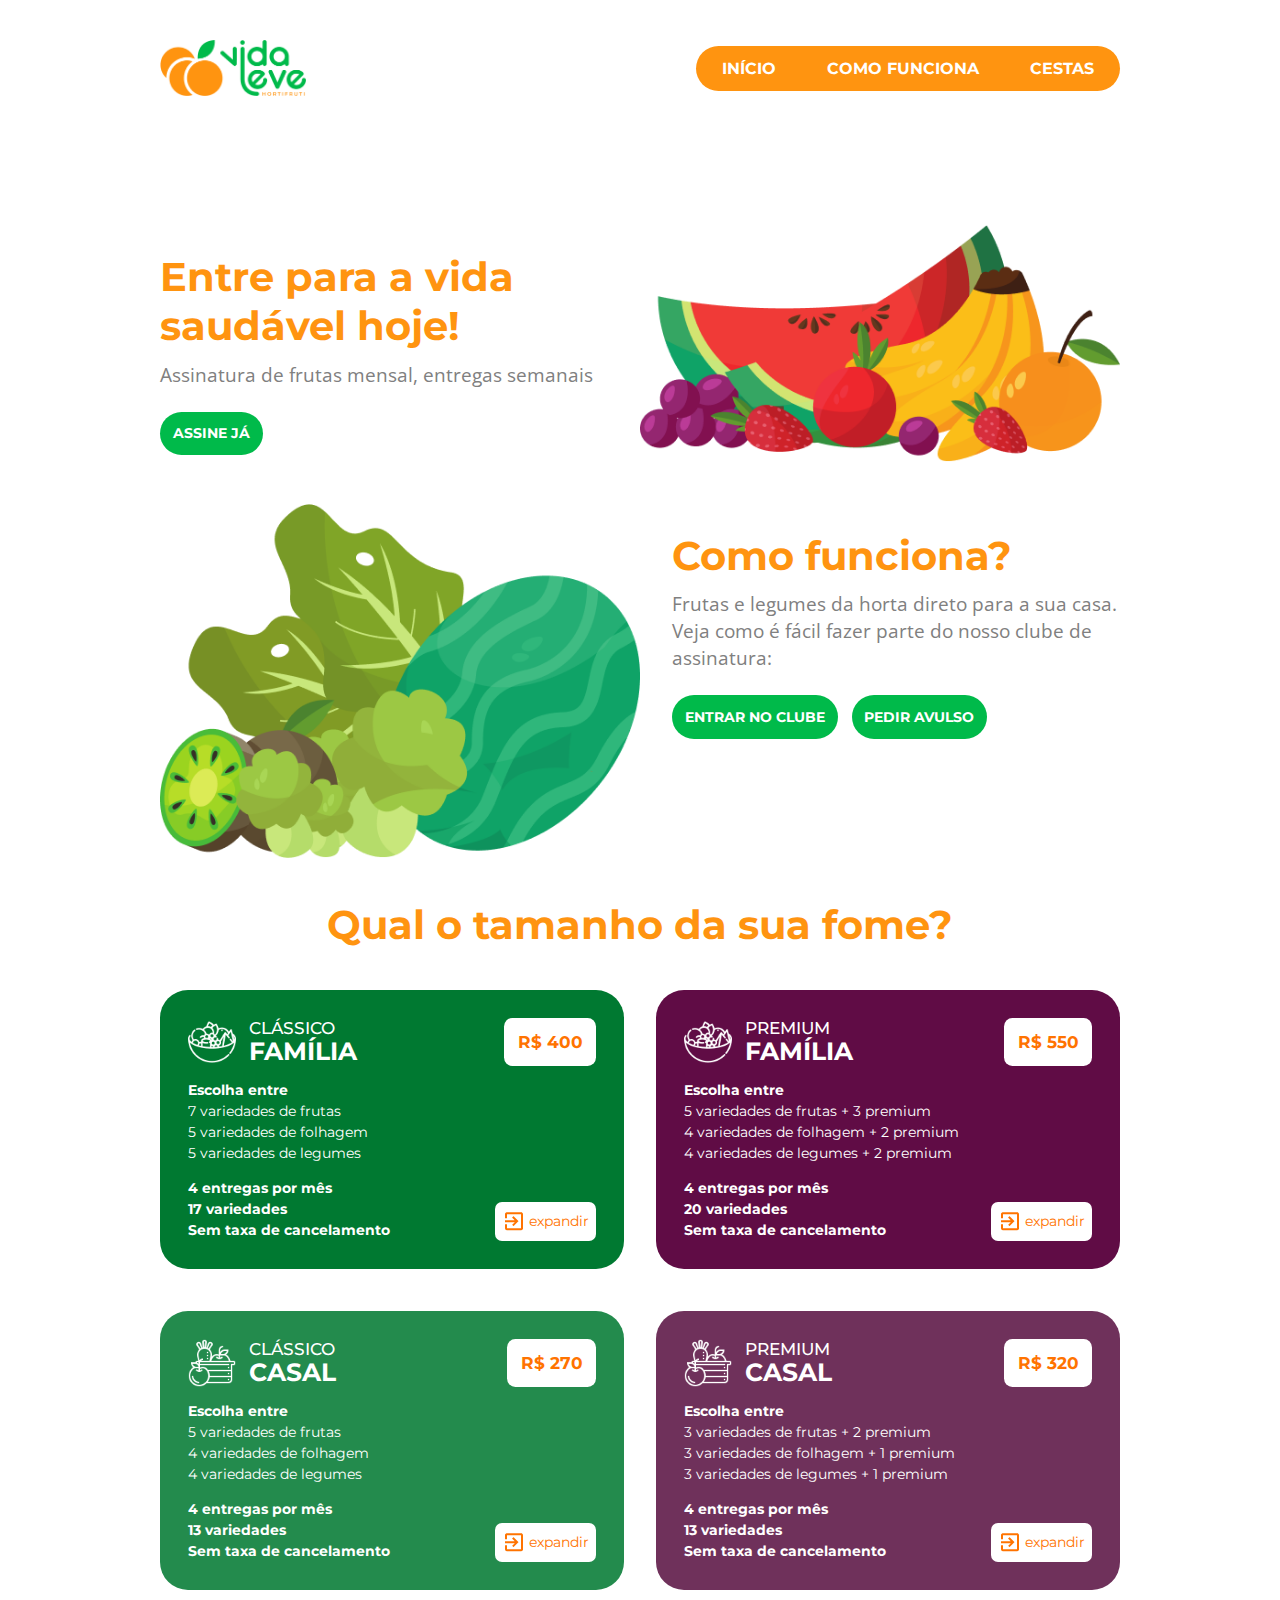
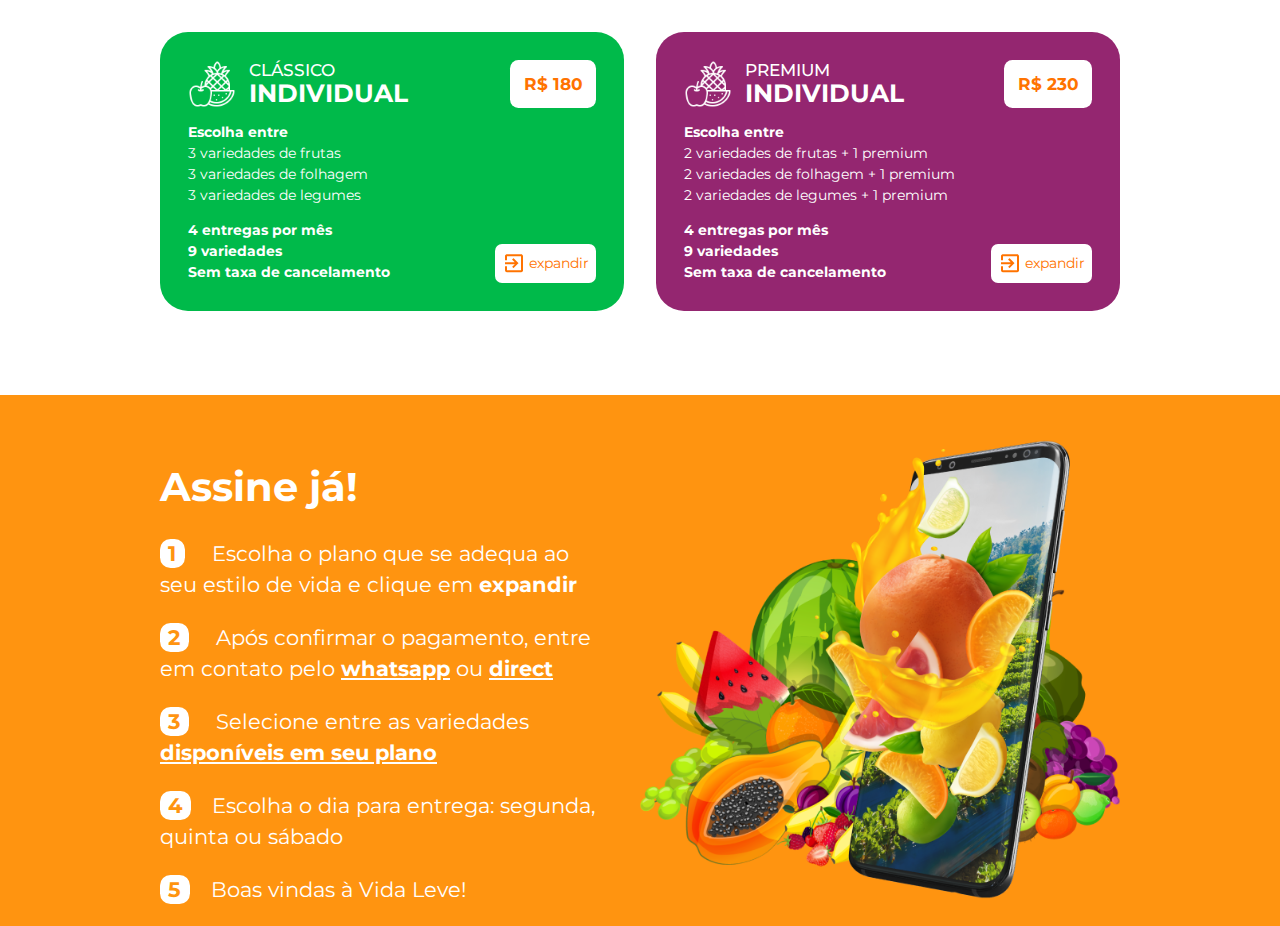
==== commit f30d9e19: "New Changes" ====
--- a/index.html
+++ b/index.html
@@ -75,7 +75,7 @@
             <ul>
               <li><strong>4 entregas por mês</strong></li>
               <li><strong>17 variedades</strong></li>
-              <li><strong>Sem fidelidade</strong></li>
+              <li><strong>Sem taxa de cancelamento</strong></li>
             </ul>
             <div class="expand-btn">
               <img src="./img/exit.png" alt="abrir modal" />
@@ -101,7 +101,7 @@
             <ul>
               <li><strong>4 entregas por mês</strong></li>
               <li><strong>20 variedades</strong></li>
-              <li><strong>Sem fidelidade</strong></li>
+              <li><strong>Sem taxa de cancelamento</strong></li>
             </ul>
             <div class="expand-btn">
               <img src="./img/exit.png" alt="abrir modal" />
@@ -129,7 +129,7 @@
             <ul>
               <li><strong>4 entregas por mês</strong></li>
               <li><strong>13 variedades</strong></li>
-              <li><strong>Sem fidelidade</strong></li>
+              <li><strong>Sem taxa de cancelamento</strong></li>
             </ul>
             <div class="expand-btn">
               <img src="./img/exit.png" alt="abrir modal" />
@@ -155,7 +155,7 @@
             <ul>
               <li><strong>4 entregas por mês</strong></li>
               <li><strong>13 variedades</strong></li>
-              <li><strong>Sem fidelidade</strong></li>
+              <li><strong>Sem taxa de cancelamento</strong></li>
             </ul>
             <div class="expand-btn">
               <img src="./img/exit.png" alt="abrir modal" />
@@ -183,7 +183,7 @@
             <ul>
               <li><strong>4 entregas por mês</strong></li>
               <li><strong>9 variedades</strong></li>
-              <li><strong>Sem fidelidade</strong></li>
+              <li><strong>Sem taxa de cancelamento</strong></li>
             </ul>
             <div class="expand-btn">
               <img src="./img/exit.png" alt="abrir modal" />
@@ -209,7 +209,7 @@
             <ul>
               <li><strong>4 entregas por mês</strong></li>
               <li><strong>9 variedades</strong></li>
-              <li><strong>Sem fidelidade</strong></li>
+              <li><strong>Sem taxa de cancelamento</strong></li>
             </ul>
             <div class="expand-btn">
               <img src="./img/exit.png" alt="abrir modal" />
@@ -225,19 +225,22 @@
           <div>
             <h1>Assine já!</h1>
             <ol>
-              <li>Escolha o plano que se adequa ao seu estilo de vida;</li>
               <li>
-                Entre em contato pelo
+                Escolha o plano que se adequa ao seu estilo de vida e clique em
+                <strong>expandir</strong>
+              </li>
+              <li>
+                Após confirmar o pagamento, entre em contato pelo
                 <a href="https://wa.me/5585981095717">whatsapp</a> ou
                 <a href="https://www.instagram.com/vidaleve.hortifruti/"
-                  >direct;</a
+                  >direct</a
                 >
               </li>
               <li>
                 Selecione entre as variedades
-                <a href="#pacotes">disponíveis em seu plano;</a>
+                <a href="#pacotes">disponíveis em seu plano</a>
               </li>
-              <li>Escolha o dia para entrega: segunda, quinta ou sábado;</li>
+              <li>Escolha o dia para entrega: segunda, quinta ou sábado</li>
               <li>Boas vindas à Vida Leve!</li>
             </ol>
           </div>
--- a/styles.css
+++ b/styles.css
@@ -33,12 +33,25 @@
   background-color: var(--tertiary-dark);
 }
 
+.purple {
+  color: var(--tertiary);
+}
+
 .container {
   max-width: 960px;
   width: 80%;
   margin: 0 auto;
 }
 
+.only-card {
+  display: flex;
+  flex-direction: column;
+  align-items: stretch;
+  justify-content: center;
+  width: 60%;
+  margin: 0 auto;
+}
+
 section {
   margin-top: 3em !important;
 }
@@ -86,6 +99,11 @@
   .split {
     text-align: center;
     gap: 0;
+  }
+
+  .only-card {
+    text-align: center;
+    width: auto !important;
   }
 
   .imgcta {
@@ -103,6 +121,12 @@
   }
 
   .cta {
+    display: flex;
+    flex-direction: column;
+    align-items: center;
+  }
+
+  .cta-buy {
     display: flex;
     flex-direction: column;
     align-items: center;
@@ -138,6 +162,10 @@
     background-color: var(--secondary-dark);
     padding: 1em;
     border-radius: 1em;
+  }
+
+  .plan-table table {
+    width: 100% !important;
   }
 }
 
@@ -357,3 +385,35 @@
   color: white;
   font-weight: bold;
 }
+
+.plan-table {
+  font-size: 1rem;
+  font-family: Montserrat, sans-serif;
+  display: flex;
+  flex-direction: column;
+  gap: 2rem;
+  align-items: center;
+}
+
+.plan-table table {
+  margin: 0;
+  padding: 0;
+  width: 50%;
+}
+
+.plan-table thead {
+  height: 3rem;
+  font-weight: bold;
+  color: var(--primary);
+  font-size: 2em;
+  text-align: left;
+}
+
+.plan-table tbody tr {
+  text-align: left;
+}
+
+.plan-table tbody tr td + td {
+  text-align: right;
+  width: 5rem;
+}
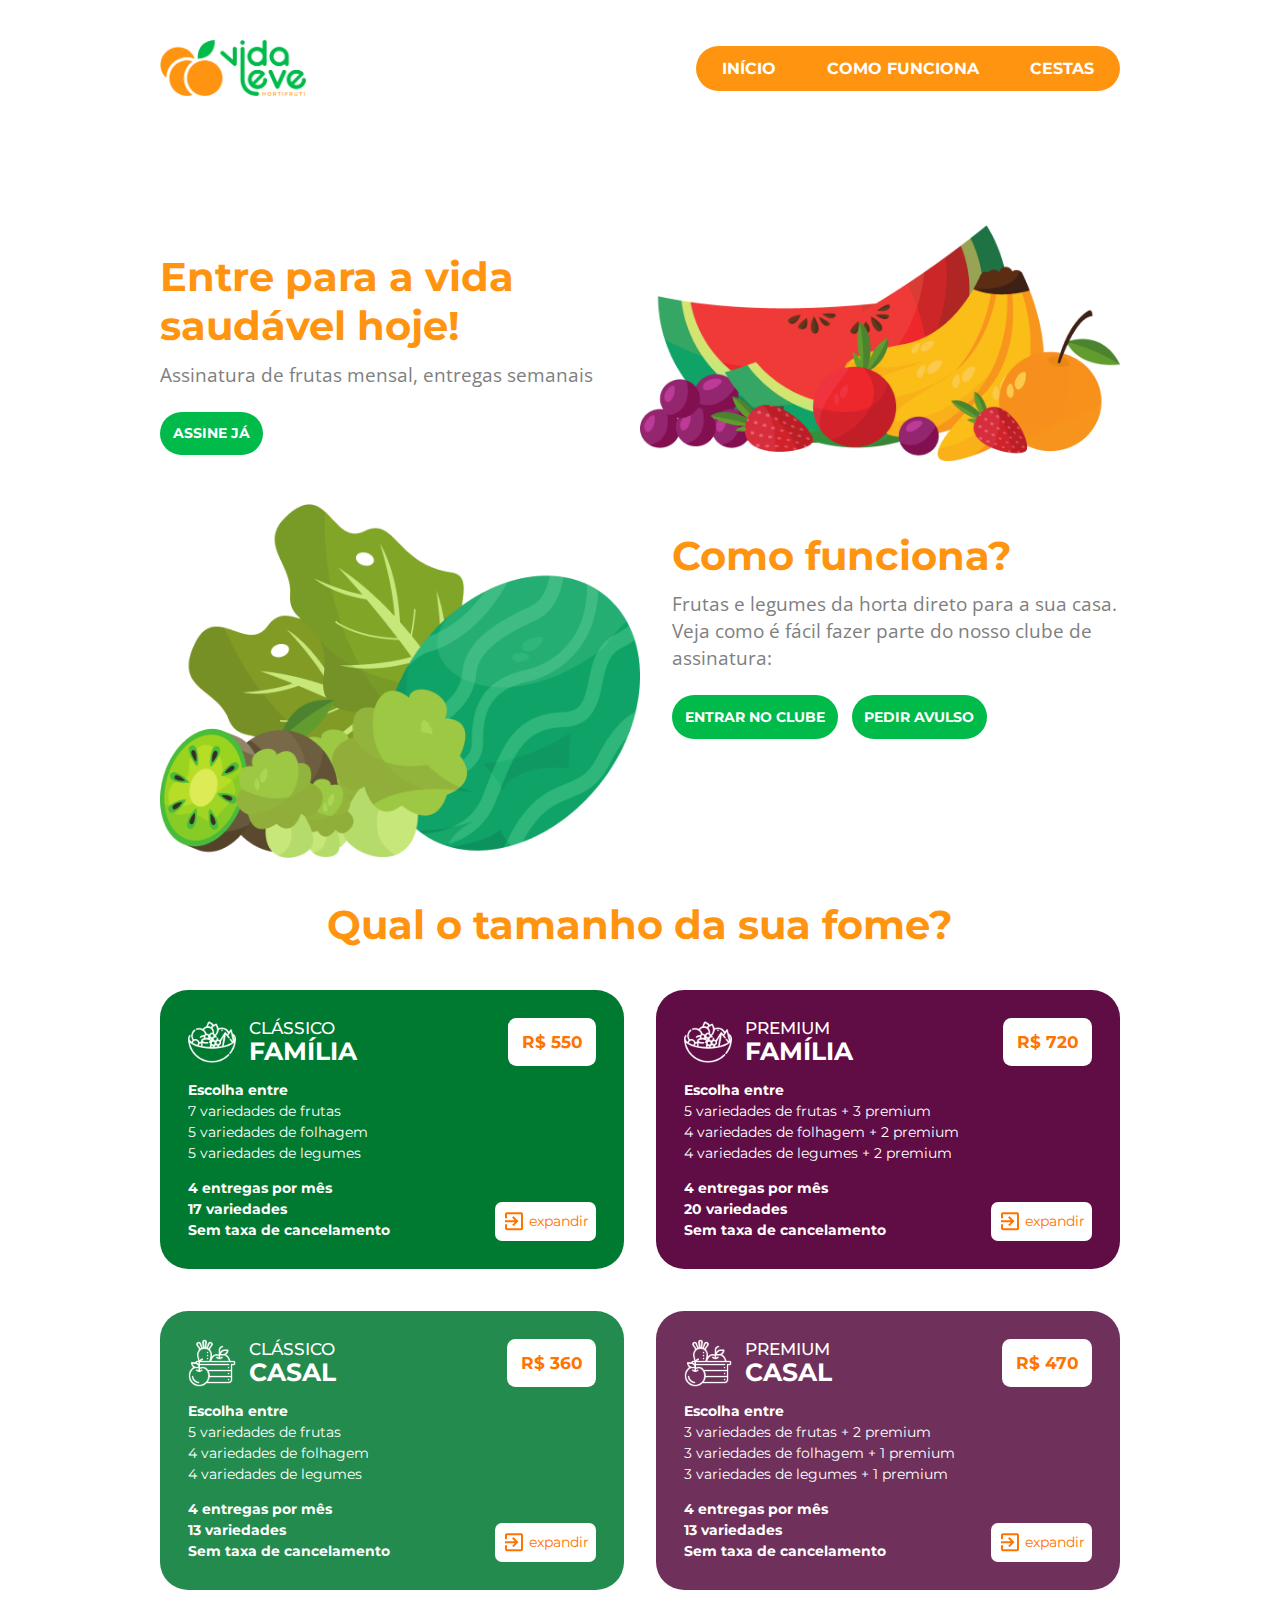
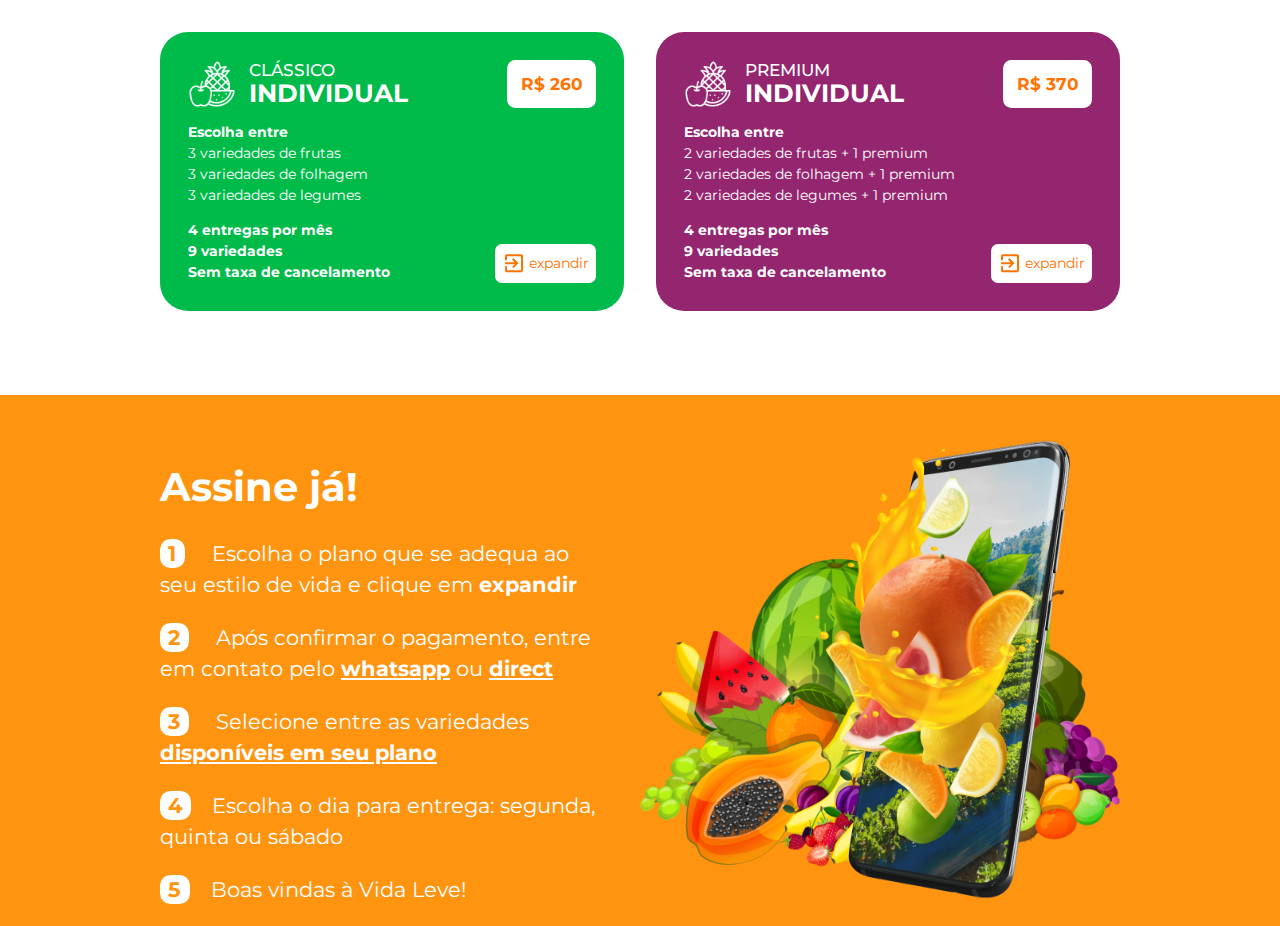
==== commit 5b4f8b25: "new prices" ====
--- a/index.html
+++ b/index.html
@@ -63,7 +63,7 @@
               <img class="plan-logo" src="./img/familia.png" />
               <h2>CLÁSSICO<br /><strong>FAMÍLIA</strong></h2>
             </div>
-            <span> R$ 400 </span>
+            <span> R$ 550 </span>
           </div>
           <ul>
             <strong>Escolha entre</strong>
@@ -89,7 +89,7 @@
               <img class="plan-logo" src="./img/familia.png" />
               <h2>PREMIUM<br /><strong>FAMÍLIA</strong></h2>
             </div>
-            <span> R$ 550 </span>
+            <span> R$ 720 </span>
           </div>
           <ul>
             <strong>Escolha entre</strong>
@@ -117,7 +117,7 @@
               <img class="plan-logo" src="./img/casal.png" />
               <h2>CLÁSSICO<br /><strong>CASAL</strong></h2>
             </div>
-            <span>R$ 270</span>
+            <span>R$ 360</span>
           </div>
           <ul>
             <strong>Escolha entre</strong>
@@ -143,7 +143,7 @@
               <img class="plan-logo" src="./img/casal.png" />
               <h2>PREMIUM<br /><strong>CASAL</strong></h2>
             </div>
-            <span> R$ 320 </span>
+            <span> R$ 470 </span>
           </div>
           <ul>
             <strong>Escolha entre</strong>
@@ -171,7 +171,7 @@
               <img class="plan-logo" src="./img/individual.png" />
               <h2>CLÁSSICO<br /><strong>INDIVIDUAL</strong></h2>
             </div>
-            <span> R$ 180 </span>
+            <span> R$ 260 </span>
           </div>
           <ul>
             <strong>Escolha entre</strong>
@@ -197,7 +197,7 @@
               <img class="plan-logo" src="./img/individual.png" />
               <h2>PREMIUM<br /><strong>INDIVIDUAL</strong></h2>
             </div>
-            <span> R$ 230 </span>
+            <span> R$ 370 </span>
           </div>
           <ul>
             <strong>Escolha entre</strong>
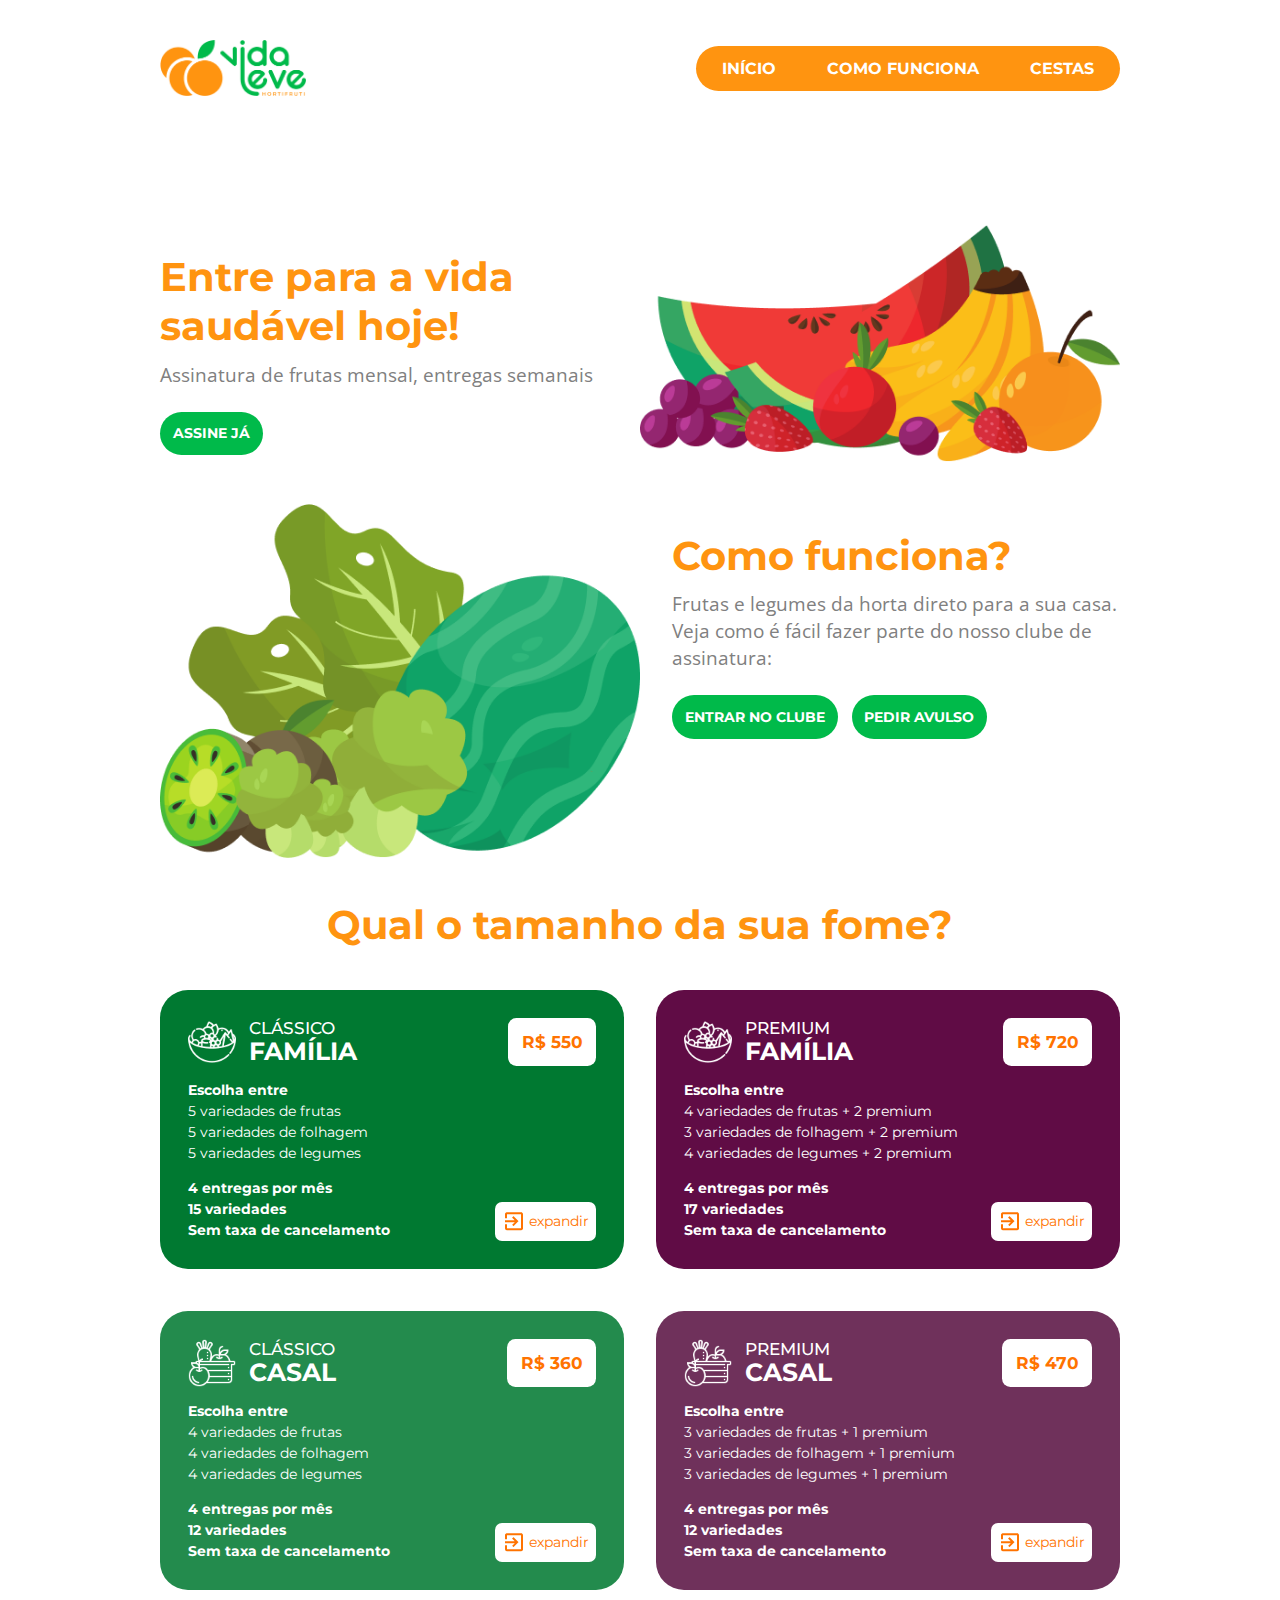
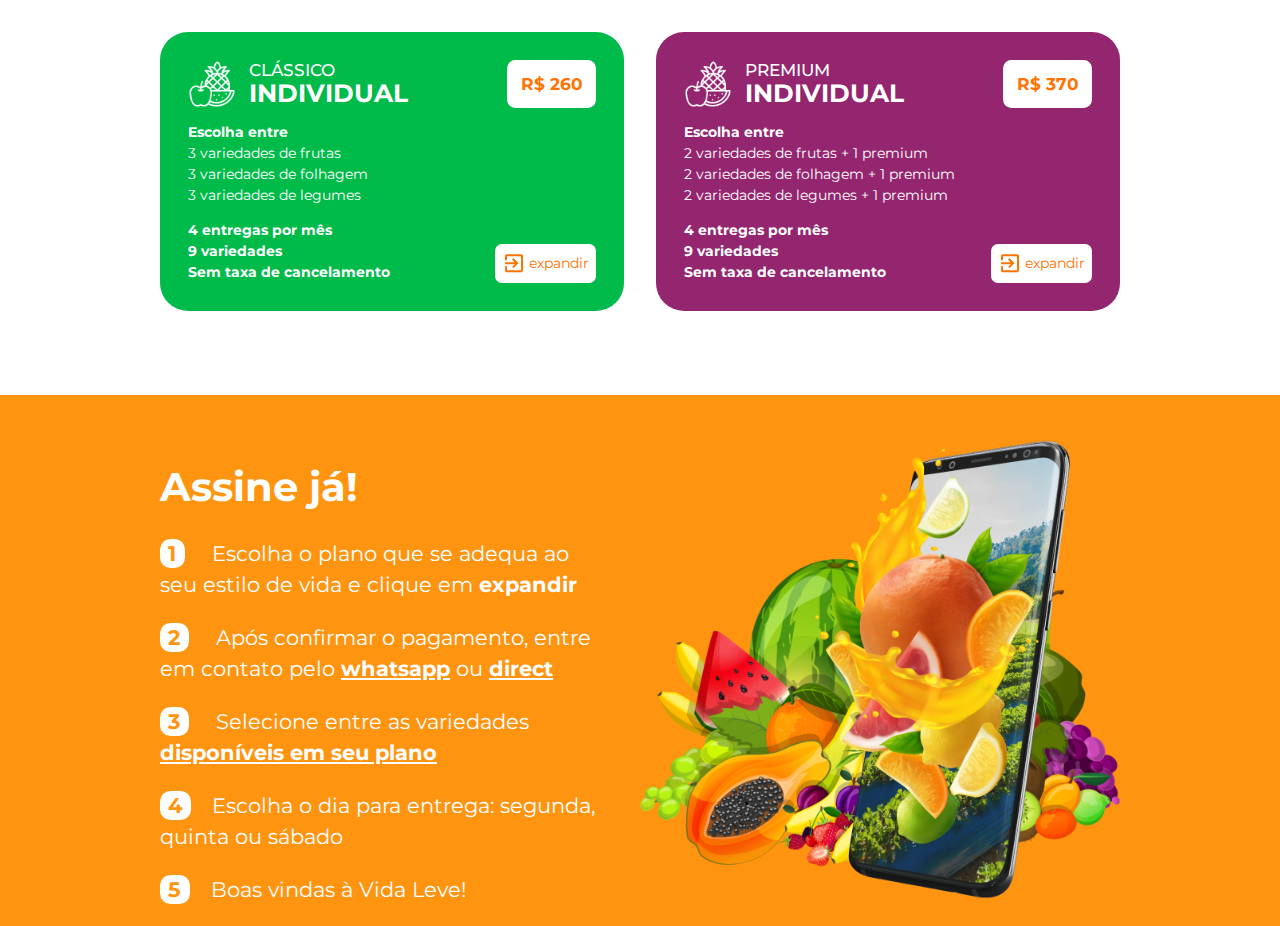
==== commit 2bae87a9: "Change units" ====
--- a/index.html
+++ b/index.html
@@ -67,14 +67,14 @@
           </div>
           <ul>
             <strong>Escolha entre</strong>
-            <li>7 variedades de frutas</li>
+            <li>5 variedades de frutas</li>
             <li>5 variedades de folhagem</li>
             <li>5 variedades de legumes</li>
           </ul>
           <div class="card-footer">
             <ul>
               <li><strong>4 entregas por mês</strong></li>
-              <li><strong>17 variedades</strong></li>
+              <li><strong>15 variedades</strong></li>
               <li><strong>Sem taxa de cancelamento</strong></li>
             </ul>
             <div class="expand-btn">
@@ -93,14 +93,14 @@
           </div>
           <ul>
             <strong>Escolha entre</strong>
-            <li>5 variedades de frutas + 3 premium</li>
-            <li>4 variedades de folhagem + 2 premium</li>
+            <li>4 variedades de frutas + 2 premium</li>
+            <li>3 variedades de folhagem + 2 premium</li>
             <li>4 variedades de legumes + 2 premium</li>
           </ul>
           <div class="card-footer">
             <ul>
               <li><strong>4 entregas por mês</strong></li>
-              <li><strong>20 variedades</strong></li>
+              <li><strong>17 variedades</strong></li>
               <li><strong>Sem taxa de cancelamento</strong></li>
             </ul>
             <div class="expand-btn">
@@ -121,14 +121,14 @@
           </div>
           <ul>
             <strong>Escolha entre</strong>
-            <li>5 variedades de frutas</li>
+            <li>4 variedades de frutas</li>
             <li>4 variedades de folhagem</li>
             <li>4 variedades de legumes</li>
           </ul>
           <div class="card-footer">
             <ul>
               <li><strong>4 entregas por mês</strong></li>
-              <li><strong>13 variedades</strong></li>
+              <li><strong>12 variedades</strong></li>
               <li><strong>Sem taxa de cancelamento</strong></li>
             </ul>
             <div class="expand-btn">
@@ -147,14 +147,14 @@
           </div>
           <ul>
             <strong>Escolha entre</strong>
-            <li>3 variedades de frutas + 2 premium</li>
+            <li>3 variedades de frutas + 1 premium</li>
             <li>3 variedades de folhagem + 1 premium</li>
             <li>3 variedades de legumes + 1 premium</li>
           </ul>
           <div class="card-footer">
             <ul>
               <li><strong>4 entregas por mês</strong></li>
-              <li><strong>13 variedades</strong></li>
+              <li><strong>12 variedades</strong></li>
               <li><strong>Sem taxa de cancelamento</strong></li>
             </ul>
             <div class="expand-btn">
